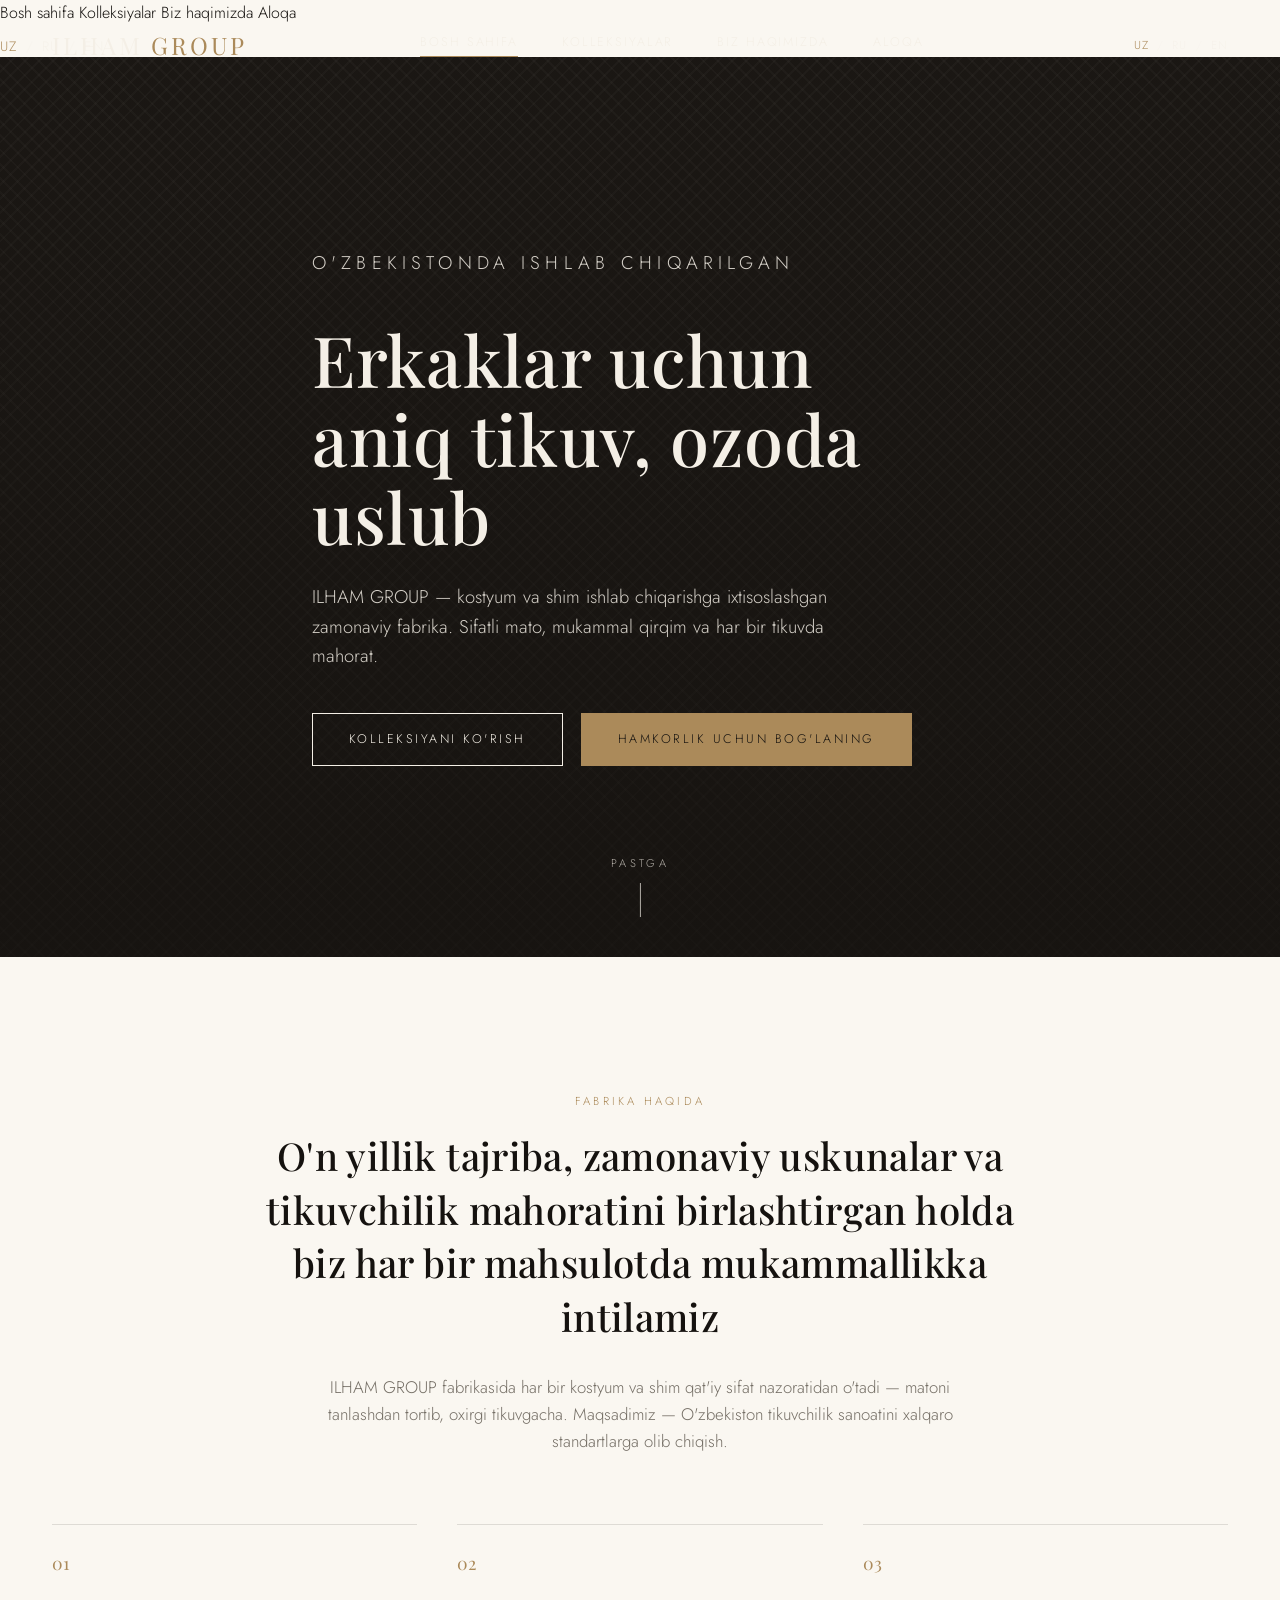
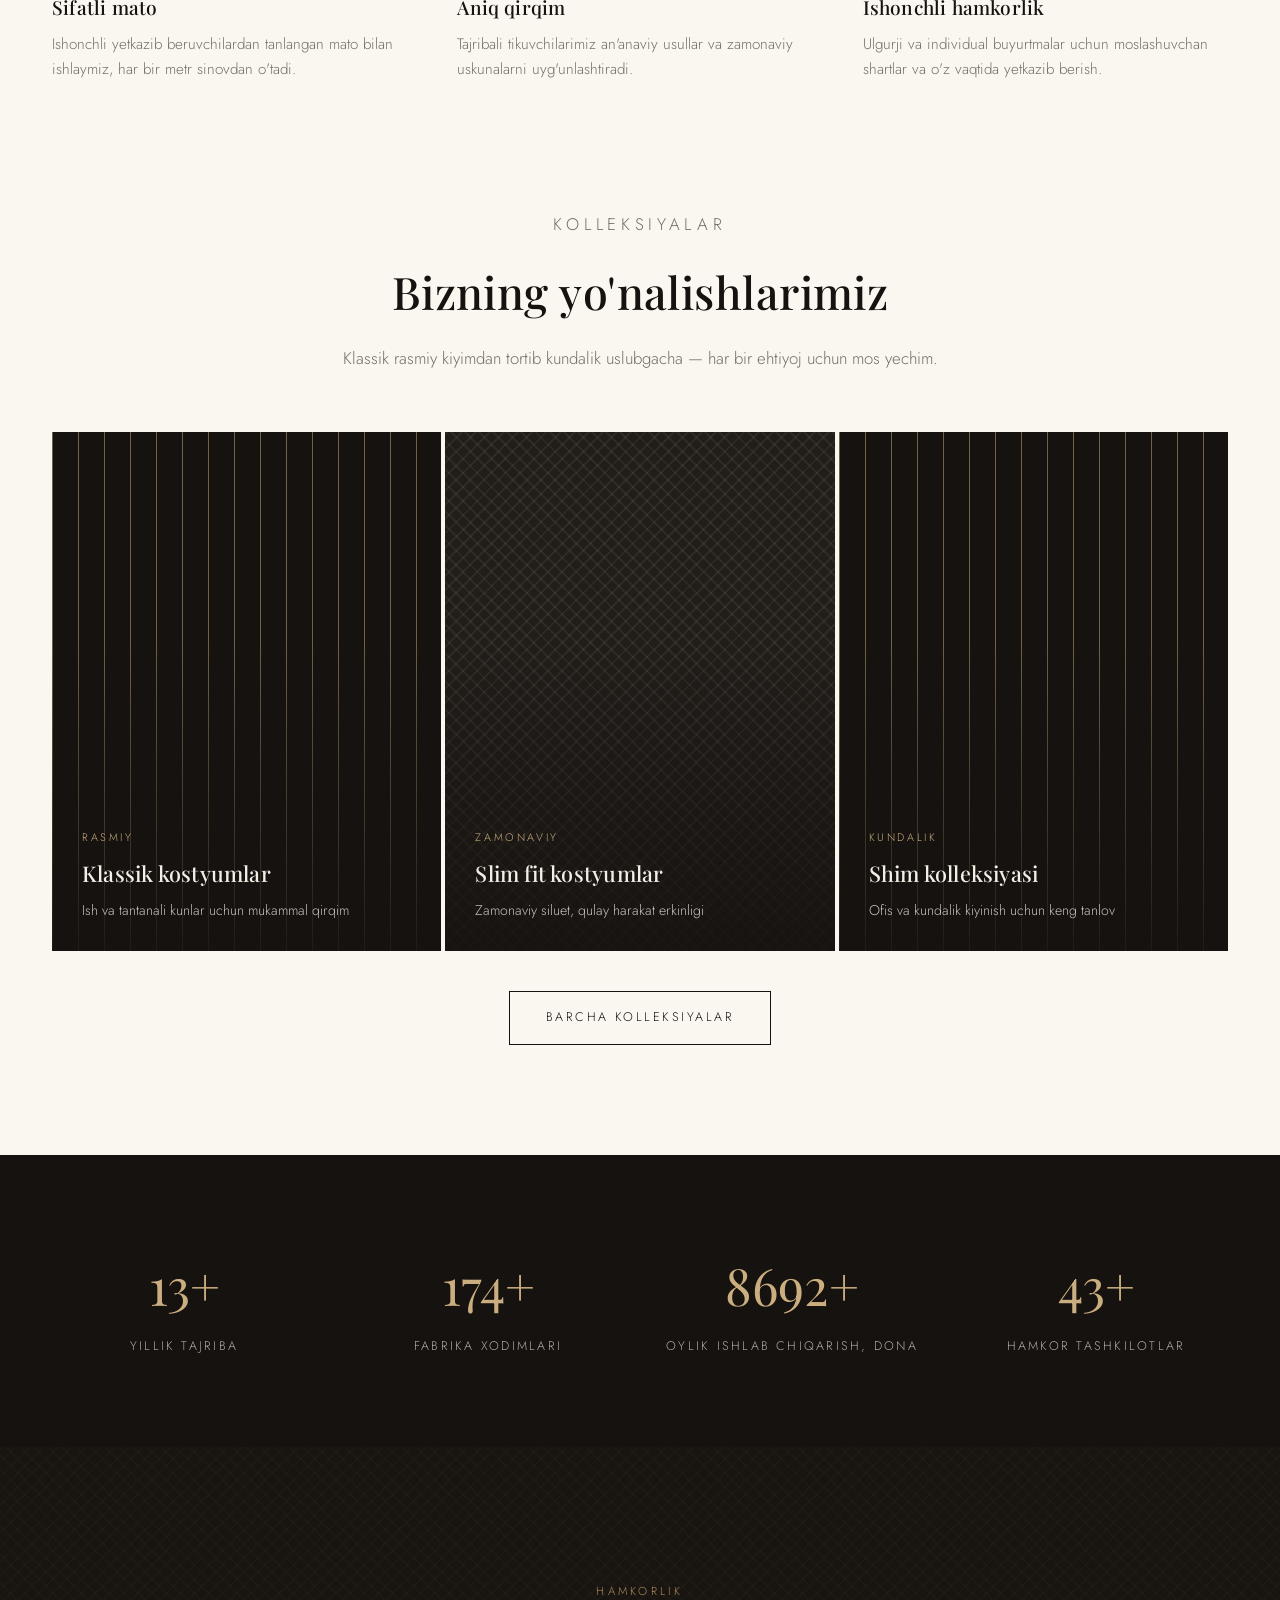
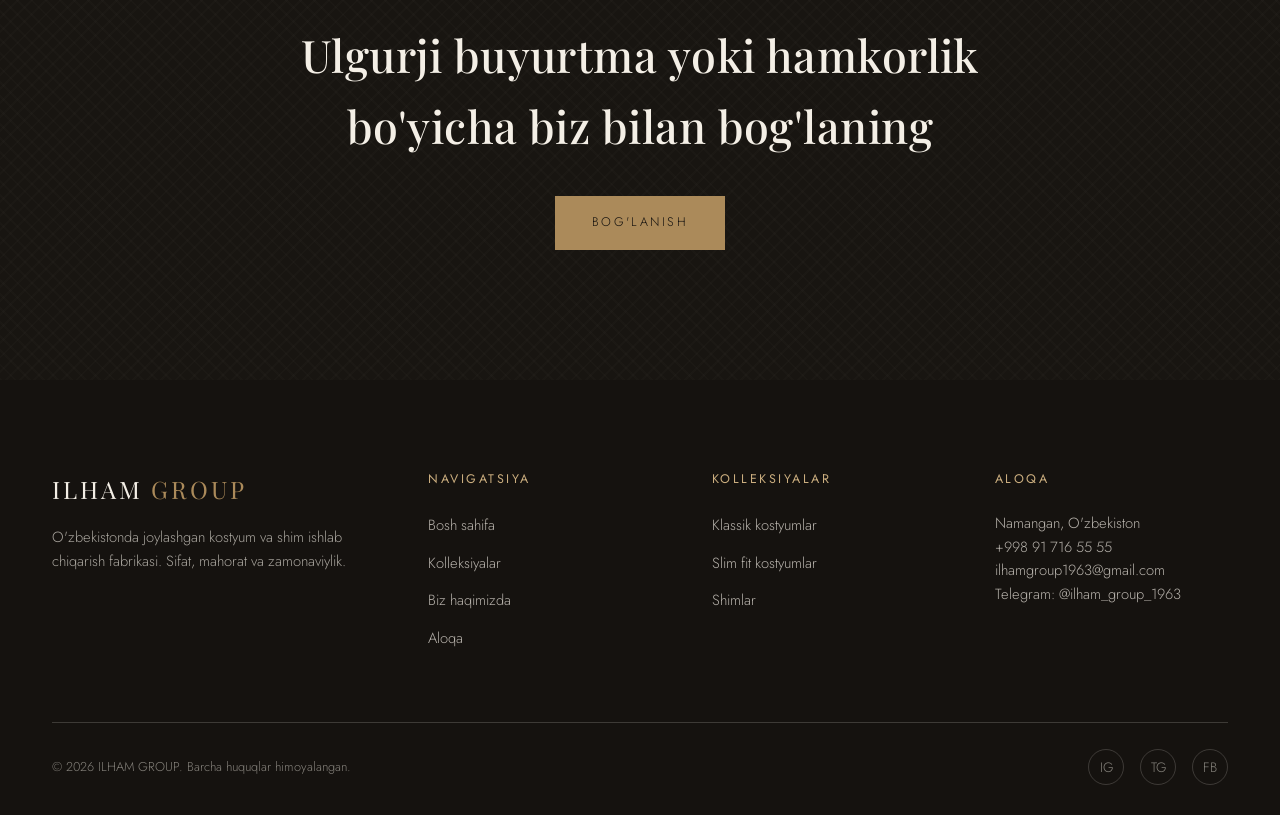
==== index.html @ 519f492b "Add Russian and English site versions with hreflang SEO Full translations of all four pages under ru" ====
<!DOCTYPE html>
<html lang="uz">
<head>
<meta charset="UTF-8">
<meta name="viewport" content="width=device-width, initial-scale=1.0">
<title>ILHAM GROUP — Kostyum va Shim Ishlab Chiqaruvchi Fabrika | O'zbekiston</title>
<meta name="description" content="ILHAM GROUP — O'zbekistonda joylashgan zamonaviy kostyum va shim ishlab chiqarish fabrikasi. Yuqori sifatli mato, aniq tikuv va zamonaviy dizayn bilan erkaklar kiyimi ishlab chiqaramiz.">
<meta name="keywords" content="kostyum ishlab chiqarish, shim fabrikasi Namangan, kostyum shim Namangan, O'zbekiston kostyum, erkaklar kiyimi fabrikasi, ILHAM GROUP">
<link rel="canonical" href="https://alinazarovgulom-svg.github.io/ilham-group/">
<link rel="alternate" hreflang="uz" href="https://alinazarovgulom-svg.github.io/ilham-group/">
<link rel="alternate" hreflang="ru" href="https://alinazarovgulom-svg.github.io/ilham-group/ru/index.html">
<link rel="alternate" hreflang="en" href="https://alinazarovgulom-svg.github.io/ilham-group/en/index.html">
<link rel="alternate" hreflang="x-default" href="https://alinazarovgulom-svg.github.io/ilham-group/">
<meta property="og:type" content="website">
<meta property="og:title" content="ILHAM GROUP — Kostyum va Shim Ishlab Chiqaruvchi Fabrika">
<meta property="og:description" content="O'zbekistonda ishlab chiqarilgan yuqori sifatli kostyum va shim. An'anaviy tikuv mahorati, zamonaviy dizayn.">
<meta property="og:locale" content="uz_UZ">
<link rel="icon" href="data:,">
<link rel="preconnect" href="https://fonts.googleapis.com">
<link rel="preconnect" href="https://fonts.gstatic.com" crossorigin>
<link href="https://fonts.googleapis.com/css2?family=Playfair+Display:wght@500;600&family=Jost:wght@300;400;500&display=swap" rel="stylesheet">
<link rel="stylesheet" href="css/style.css">
<script type="application/ld+json">
{
  "@context": "https://schema.org",
  "@type": "Organization",
  "name": "ILHAM GROUP",
  "url": "https://alinazarovgulom-svg.github.io/ilham-group/",
  "description": "O'zbekistonda joylashgan kostyum va shim ishlab chiqarish fabrikasi.",
  "address": {
    "@type": "PostalAddress",
    "addressCountry": "UZ",
    "addressLocality": "Namangan"
  }
}
</script>
</head>
<body>

<header class="site-header">
  <div class="container">
    <a href="index.html" class="logo">ILHAM <span>GROUP</span></a>
    <nav class="main-nav">
      <a href="index.html" class="active">Bosh sahifa</a>
      <a href="collections.html">Kolleksiyalar</a>
      <a href="about.html">Biz haqimizda</a>
      <a href="contact.html">Aloqa</a>
    </nav>
    <div class="lang-switch">
      <a href="index.html" class="active">UZ</a><span class="sep">/</span>
      <a href="ru/index.html">RU</a><span class="sep">/</span>
      <a href="en/index.html">EN</a>
    </div>
    <button class="nav-toggle" aria-label="Menyu">
      <span></span><span></span><span></span>
    </button>
  </div>
</header>

<nav class="mobile-nav">
  <a href="index.html">Bosh sahifa</a>
  <a href="collections.html">Kolleksiyalar</a>
  <a href="about.html">Biz haqimizda</a>
  <a href="contact.html">Aloqa</a>
  <div class="lang-switch">
    <a href="index.html" class="active">UZ</a><span class="sep">/</span>
    <a href="ru/index.html">RU</a><span class="sep">/</span>
    <a href="en/index.html">EN</a>
  </div>
</nav>

<section class="hero fabric-herringbone">
  <div class="container hero-content">
    <p class="eyebrow">O'zbekistonda ishlab chiqarilgan</p>
    <h1>Erkaklar uchun aniq tikuv, ozoda uslub</h1>
    <p>ILHAM GROUP — kostyum va shim ishlab chiqarishga ixtisoslashgan zamonaviy fabrika. Sifatli mato, mukammal qirqim va har bir tikuvda mahorat.</p>
    <div class="hero-actions">
      <a href="collections.html" class="btn btn-light">Kolleksiyani ko'rish</a>
      <a href="contact.html" class="btn btn-gold">Hamkorlik uchun bog'laning</a>
    </div>
  </div>
  <div class="scroll-cue"><span>Pastga</span><span class="line"></span></div>
</section>

<section class="intro">
  <div class="container">
    <p class="eyebrow reveal">Fabrika haqida</p>
    <h2 class="reveal">O'n yillik tajriba, zamonaviy uskunalar va tikuvchilik mahoratini birlashtirgan holda biz har bir mahsulotda mukammallikka intilamiz</h2>
    <p class="lead reveal">ILHAM GROUP fabrikasida har bir kostyum va shim qat'iy sifat nazoratidan o'tadi — matoni tanlashdan tortib, oxirgi tikuvgacha. Maqsadimiz — O'zbekiston tikuvchilik sanoatini xalqaro standartlarga olib chiqish.</p>

    <div class="values-row">
      <div class="value-item reveal">
        <span class="num">01</span>
        <h3>Sifatli mato</h3>
        <p>Ishonchli yetkazib beruvchilardan tanlangan mato bilan ishlaymiz, har bir metr sinovdan o'tadi.</p>
      </div>
      <div class="value-item reveal">
        <span class="num">02</span>
        <h3>Aniq qirqim</h3>
        <p>Tajribali tikuvchilarimiz an'anaviy usullar va zamonaviy uskunalarni uyg'unlashtiradi.</p>
      </div>
      <div class="value-item reveal">
        <span class="num">03</span>
        <h3>Ishonchli hamkorlik</h3>
        <p>Ulgurji va individual buyurtmalar uchun moslashuvchan shartlar va o'z vaqtida yetkazib berish.</p>
      </div>
    </div>
  </div>
</section>

<section class="section" style="padding-top:0;">
  <div class="container">
    <div class="section-head reveal">
      <p class="eyebrow">Kolleksiyalar</p>
      <h2>Bizning yo'nalishlarimiz</h2>
      <p>Klassik rasmiy kiyimdan tortib kundalik uslubgacha — har bir ehtiyoj uchun mos yechim.</p>
    </div>

    <div class="grid reveal">
      <a class="card fabric-pinstripe" href="collections.html">
        <div class="card-body">
          <span class="tag">Rasmiy</span>
          <h3>Klassik kostyumlar</h3>
          <p>Ish va tantanali kunlar uchun mukammal qirqim</p>
        </div>
      </a>
      <a class="card fabric-herringbone" href="collections.html">
        <div class="card-body">
          <span class="tag">Zamonaviy</span>
          <h3>Slim fit kostyumlar</h3>
          <p>Zamonaviy siluet, qulay harakat erkinligi</p>
        </div>
      </a>
      <a class="card fabric-pinstripe" href="collections.html">
        <div class="card-body">
          <span class="tag">Kundalik</span>
          <h3>Shim kolleksiyasi</h3>
          <p>Ofis va kundalik kiyinish uchun keng tanlov</p>
        </div>
      </a>
    </div>

    <p class="card-link reveal"><a href="collections.html" class="btn">Barcha kolleksiyalar</a></p>
  </div>
</section>

<section class="stats">
  <div class="container stats-grid">
    <div class="stat reveal">
      <span class="value" data-count="15" data-suffix="+">0</span>
      <span class="label">Yillik tajriba</span>
    </div>
    <div class="stat reveal">
      <span class="value" data-count="200" data-suffix="+">0</span>
      <span class="label">Fabrika xodimlari</span>
    </div>
    <div class="stat reveal">
      <span class="value" data-count="10000" data-suffix="+">0</span>
      <span class="label">Oylik ishlab chiqarish, dona</span>
    </div>
    <div class="stat reveal">
      <span class="value" data-count="50" data-suffix="+">0</span>
      <span class="label">Hamkor tashkilotlar</span>
    </div>
  </div>
</section>

<section class="cta-banner fabric-herringbone">
  <div class="container reveal">
    <p class="eyebrow">Hamkorlik</p>
    <h2>Ulgurji buyurtma yoki hamkorlik bo'yicha biz bilan bog'laning</h2>
    <a href="contact.html" class="btn btn-gold">Bog'lanish</a>
  </div>
</section>

<footer class="site-footer">
  <div class="container">
    <div class="footer-grid">
      <div>
        <a href="index.html" class="logo">ILHAM <span>GROUP</span></a>
        <p>O'zbekistonda joylashgan kostyum va shim ishlab chiqarish fabrikasi. Sifat, mahorat va zamonaviylik.</p>
      </div>
      <div class="footer-col">
        <h4>Navigatsiya</h4>
        <ul>
          <li><a href="index.html">Bosh sahifa</a></li>
          <li><a href="collections.html">Kolleksiyalar</a></li>
          <li><a href="about.html">Biz haqimizda</a></li>
          <li><a href="contact.html">Aloqa</a></li>
        </ul>
      </div>
      <div class="footer-col">
        <h4>Kolleksiyalar</h4>
        <ul>
          <li><a href="collections.html">Klassik kostyumlar</a></li>
          <li><a href="collections.html">Slim fit kostyumlar</a></li>
          <li><a href="collections.html">Shimlar</a></li>
        </ul>
      </div>
      <div class="footer-col">
        <h4>Aloqa</h4>
        <p>Namangan, O'zbekiston</p>
        <p><a href="tel:+998917165555">+998 91 716 55 55</a></p>
        <p><a href="mailto:ilhamgroup1963@gmail.com">ilhamgroup1963@gmail.com</a></p>
        <p><a href="https://t.me/ilham_group_1963" target="_blank" rel="noopener">Telegram: @ilham_group_1963</a></p>
      </div>
    </div>
    <div class="footer-bottom">
      <span>&copy; <span id="year"></span> ILHAM GROUP. Barcha huquqlar himoyalangan.</span>
      <div class="social-row">
        <a href="#" aria-label="Instagram">IG</a>
        <a href="https://t.me/ilham_group_1963" aria-label="Telegram" target="_blank" rel="noopener">TG</a>
        <a href="#" aria-label="Facebook">FB</a>
      </div>
    </div>
  </div>
</footer>

<script src="js/main.js"></script>
</body>
</html>
---- css/style.css ----
/* ILHAM GROUP — brand stylesheet */

:root {
  --black: #15120f;
  --charcoal: #211d19;
  --cream: #f4efe6;
  --paper: #faf7f1;
  --gold: #ab8a5a;
  --gold-light: #cbae7f;
  --gray: #756f66;
  --line: rgba(21, 18, 15, 0.12);
  --line-light: rgba(244, 239, 230, 0.18);
  --serif: "Playfair Display", "Times New Roman", serif;
  --sans: "Jost", "Segoe UI", sans-serif;
  --container: 1240px;
}

* { margin: 0; padding: 0; box-sizing: border-box; }

html { scroll-behavior: smooth; }

body {
  font-family: var(--sans);
  color: var(--black);
  background: var(--paper);
  font-weight: 300;
  line-height: 1.6;
  -webkit-font-smoothing: antialiased;
}

img { max-width: 100%; display: block; }

a { color: inherit; text-decoration: none; }

ul { list-style: none; }

.container {
  max-width: var(--container);
  margin: 0 auto;
  padding: 0 32px;
}

h1, h2, h3, h4 {
  font-family: var(--serif);
  font-weight: 500;
  letter-spacing: 0.01em;
}

.eyebrow {
  display: inline-block;
  font-size: 0.72rem;
  letter-spacing: 0.28em;
  text-transform: uppercase;
  color: var(--gold);
  margin-bottom: 18px;
}

.section {
  padding: 110px 0;
}

.section-head {
  max-width: 640px;
  margin: 0 auto 60px;
  text-align: center;
}

.section-head h2 {
  font-size: clamp(2rem, 4vw, 2.8rem);
  margin-bottom: 18px;
}

.section-head p {
  color: var(--gray);
  font-size: 1.05rem;
}

.btn {
  display: inline-flex;
  align-items: center;
  gap: 10px;
  padding: 16px 36px;
  font-size: 0.78rem;
  letter-spacing: 0.2em;
  text-transform: uppercase;
  border: 1px solid var(--black);
  transition: all 0.35s ease;
  cursor: pointer;
  background: transparent;
}

.btn:hover { background: var(--black); color: var(--cream); }

.btn-light {
  border-color: var(--cream);
  color: var(--cream);
}

.btn-light:hover { background: var(--cream); color: var(--black); }

.btn-gold {
  border-color: var(--gold);
  background: var(--gold);
  color: var(--black);
}

.btn-gold:hover { background: transparent; color: var(--gold); }

/* ===== Fabric pattern helpers (no images needed) ===== */

.fabric-herringbone {
  background-color: var(--charcoal);
  background-image:
    repeating-linear-gradient(45deg, rgba(244,239,230,0.06) 0, rgba(244,239,230,0.06) 2px, transparent 2px, transparent 10px),
    repeating-linear-gradient(-45deg, rgba(244,239,230,0.06) 0, rgba(244,239,230,0.06) 2px, transparent 2px, transparent 10px);
}

.fabric-houndstooth {
  background-color: var(--cream);
  background-image:
    linear-gradient(45deg, var(--black) 25%, transparent 25%, transparent 75%, var(--black) 75%),
    linear-gradient(45deg, var(--black) 25%, transparent 25%, transparent 75%, var(--black) 75%);
  background-size: 16px 16px;
  background-position: 0 0, 8px 8px;
  opacity: 0.08;
}

.fabric-pinstripe {
  background-color: var(--black);
  background-image: repeating-linear-gradient(90deg, rgba(203,174,127,0.5) 0, rgba(203,174,127,0.5) 1px, transparent 1px, transparent 26px);
}

/* ===== Header ===== */

.site-header {
  position: fixed;
  top: 0; left: 0; right: 0;
  z-index: 100;
  padding: 26px 0;
  transition: background 0.35s ease, padding 0.35s ease, box-shadow 0.35s ease;
}

.site-header .container {
  display: flex;
  align-items: center;
  justify-content: space-between;
}

.site-header.is-scrolled,
.site-header.solid {
  background: var(--paper);
  padding: 16px 0;
  box-shadow: 0 1px 0 var(--line);
}

.logo {
  font-family: var(--serif);
  font-size: 1.5rem;
  letter-spacing: 0.12em;
  color: var(--cream);
}

.site-header.is-scrolled .logo,
.site-header.solid .logo { color: var(--black); }

.logo span { color: var(--gold); }

.main-nav {
  display: flex;
  gap: 44px;
}

.main-nav a {
  font-size: 0.78rem;
  letter-spacing: 0.15em;
  text-transform: uppercase;
  color: var(--cream);
  position: relative;
  padding-bottom: 4px;
}

.site-header.is-scrolled .main-nav a,
.site-header.solid .main-nav a { color: var(--black); }

.main-nav a::after {
  content: "";
  position: absolute;
  left: 0; bottom: 0;
  width: 0; height: 1px;
  background: var(--gold);
  transition: width 0.3s ease;
}

.main-nav a:hover::after,
.main-nav a.active::after { width: 100%; }

.lang-switch {
  display: flex;
  align-items: center;
  gap: 8px;
  margin-left: 36px;
  font-size: 0.72rem;
  letter-spacing: 0.1em;
  text-transform: uppercase;
  color: var(--cream);
}

.site-header.is-scrolled .lang-switch a,
.site-header.solid .lang-switch a { color: var(--black); }

.lang-switch a { opacity: 0.55; }
.lang-switch a:hover,
.lang-switch a.active { opacity: 1; color: var(--gold); }
.lang-switch .sep { opacity: 0.3; }

.mobile-nav .lang-switch {
  margin-left: 0;
  margin-top: 10px;
  color: var(--cream);
  font-size: 0.85rem;
}

.nav-toggle {
  display: none;
  flex-direction: column;
  gap: 5px;
  background: none;
  border: none;
  cursor: pointer;
  z-index: 110;
}

.nav-toggle span {
  width: 26px; height: 1px;
  background: var(--cream);
}

.site-header.is-scrolled .nav-toggle span,
.site-header.solid .nav-toggle span { background: var(--black); }

/* ===== Hero ===== */

.hero {
  position: relative;
  min-height: 100vh;
  display: flex;
  align-items: center;
  color: var(--cream);
  overflow: hidden;
}

.hero::before {
  content: "";
  position: absolute;
  inset: 0;
  background: linear-gradient(180deg, rgba(21,18,15,0.55), rgba(21,18,15,0.85));
}

.hero-content {
  position: relative;
  z-index: 2;
  max-width: 720px;
}

.hero h1 {
  font-size: clamp(2.6rem, 6vw, 4.4rem);
  line-height: 1.12;
  margin-bottom: 26px;
}

.hero p {
  font-size: 1.15rem;
  color: var(--cream);
  opacity: 0.85;
  max-width: 540px;
  margin-bottom: 42px;
}

.hero-actions { display: flex; gap: 18px; flex-wrap: wrap; }

.scroll-cue {
  position: absolute;
  bottom: 40px; left: 50%;
  transform: translateX(-50%);
  z-index: 2;
  color: var(--cream);
  font-size: 0.7rem;
  letter-spacing: 0.3em;
  text-transform: uppercase;
  opacity: 0.7;
  display: flex;
  flex-direction: column;
  align-items: center;
  gap: 10px;
}

.scroll-cue .line { width: 1px; height: 34px; background: var(--cream); animation: scrollDown 2s infinite; }

@keyframes scrollDown {
  0% { transform: scaleY(0); transform-origin: top; opacity: 0; }
  50% { transform: scaleY(1); transform-origin: top; opacity: 1; }
  51% { transform-origin: bottom; }
  100% { transform: scaleY(0); transform-origin: bottom; opacity: 0; }
}

/* ===== Intro / About blurb ===== */

.intro {
  padding: 130px 0;
  text-align: center;
}

.intro .eyebrow { }

.intro h2 {
  max-width: 780px;
  margin: 0 auto 30px;
  font-size: clamp(1.7rem, 3.4vw, 2.4rem);
  line-height: 1.4;
}

.intro p.lead {
  max-width: 640px;
  margin: 0 auto;
  color: var(--gray);
  font-size: 1.05rem;
}

.values-row {
  display: grid;
  grid-template-columns: repeat(3, 1fr);
  gap: 40px;
  margin-top: 70px;
  text-align: left;
}

.value-item {
  border-top: 1px solid var(--line);
  padding-top: 24px;
}

.value-item .num {
  font-family: var(--serif);
  color: var(--gold);
  font-size: 1.1rem;
  display: block;
  margin-bottom: 14px;
}

.value-item h3 { font-size: 1.2rem; margin-bottom: 10px; }
.value-item p { color: var(--gray); font-size: 0.95rem; }

/* ===== Cards / Collections grid ===== */

.grid {
  display: grid;
  grid-template-columns: repeat(3, 1fr);
  gap: 4px;
}

.card {
  position: relative;
  aspect-ratio: 3 / 4;
  overflow: hidden;
  color: var(--cream);
  display: flex;
  align-items: flex-end;
}

.card::after {
  content: "";
  position: absolute; inset: 0;
  background: linear-gradient(180deg, rgba(21,18,15,0) 40%, rgba(21,18,15,0.88) 100%);
}

.card-body {
  position: relative;
  z-index: 2;
  padding: 30px;
}

.card .tag {
  font-size: 0.68rem;
  letter-spacing: 0.24em;
  text-transform: uppercase;
  color: var(--gold-light);
  display: block;
  margin-bottom: 10px;
}

.card h3 { font-size: 1.35rem; margin-bottom: 8px; }
.card p { font-size: 0.88rem; color: var(--cream); opacity: 0.8; }

.card-link {
  margin-top: 40px;
  text-align: center;
}

/* ===== Stats ===== */

.stats {
  background: var(--black);
  color: var(--cream);
  padding: 90px 0;
}

.stats-grid {
  display: grid;
  grid-template-columns: repeat(4, 1fr);
  gap: 40px;
  text-align: center;
}

.stat .value {
  font-family: var(--serif);
  font-size: clamp(2.2rem, 4vw, 3.2rem);
  color: var(--gold-light);
  display: block;
}

.stat .label {
  font-size: 0.78rem;
  letter-spacing: 0.18em;
  text-transform: uppercase;
  color: var(--cream);
  opacity: 0.7;
  margin-top: 10px;
  display: block;
}

/* ===== Process (about) ===== */

.process-list {
  display: grid;
  gap: 0;
  border-top: 1px solid var(--line);
}

.process-item {
  display: grid;
  grid-template-columns: 90px 1fr 2fr;
  gap: 30px;
  padding: 36px 0;
  border-bottom: 1px solid var(--line);
  align-items: baseline;
}

.process-item .step {
  font-family: var(--serif);
  color: var(--gold);
  font-size: 1.3rem;
}

.process-item h3 { font-size: 1.25rem; }
.process-item p { color: var(--gray); }

/* ===== CTA banner ===== */

.cta-banner {
  position: relative;
  padding: 130px 0;
  text-align: center;
  color: var(--cream);
  overflow: hidden;
}

.cta-banner::before {
  content: "";
  position: absolute; inset: 0;
  background: rgba(21,18,15,0.72);
}

.cta-banner .container { position: relative; z-index: 2; }

.cta-banner h2 {
  font-size: clamp(1.9rem, 4vw, 2.8rem);
  max-width: 700px;
  margin: 0 auto 34px;
}

/* ===== Footer ===== */

.site-footer {
  background: var(--black);
  color: var(--cream);
  padding: 90px 0 30px;
}

.footer-grid {
  display: grid;
  grid-template-columns: 1.4fr 1fr 1fr 1fr;
  gap: 50px;
  padding-bottom: 60px;
  border-bottom: 1px solid var(--line-light);
}

.footer-grid .logo { margin-bottom: 18px; display: inline-block; }

.footer-grid p { color: rgba(244,239,230,0.65); font-size: 0.92rem; max-width: 300px; }

.footer-col h4 {
  font-family: var(--sans);
  font-size: 0.78rem;
  letter-spacing: 0.2em;
  text-transform: uppercase;
  color: var(--gold-light);
  margin-bottom: 22px;
  font-weight: 400;
}

.footer-col ul li { margin-bottom: 12px; }

.footer-col ul li a,
.footer-col p {
  color: rgba(244,239,230,0.72);
  font-size: 0.92rem;
}

.footer-col ul li a:hover { color: var(--gold-light); }

.footer-bottom {
  display: flex;
  justify-content: space-between;
  align-items: center;
  padding-top: 26px;
  font-size: 0.8rem;
  color: rgba(244,239,230,0.5);
  flex-wrap: wrap;
  gap: 10px;
}

.social-row { display: flex; gap: 16px; }
.social-row a {
  width: 36px; height: 36px;
  border: 1px solid var(--line-light);
  border-radius: 50%;
  display: flex; align-items: center; justify-content: center;
  font-size: 0.85rem;
}
.social-row a:hover { border-color: var(--gold); color: var(--gold-light); }

/* ===== Page header (inner pages) ===== */

.page-header {
  padding: 200px 0 90px;
  color: var(--cream);
  position: relative;
}

.page-header::before {
  content: "";
  position: absolute; inset: 0;
  background: rgba(21,18,15,0.6);
}

.page-header .container { position: relative; z-index: 2; }

.breadcrumb {
  font-size: 0.75rem;
  letter-spacing: 0.15em;
  text-transform: uppercase;
  color: var(--gold-light);
  margin-bottom: 20px;
}

.page-header h1 { font-size: clamp(2.2rem, 5vw, 3.4rem); }

/* ===== Collections page filters ===== */

.filter-row {
  display: flex;
  gap: 14px;
  justify-content: center;
  flex-wrap: wrap;
  margin-bottom: 60px;
}

.filter-btn {
  padding: 10px 22px;
  font-size: 0.75rem;
  letter-spacing: 0.15em;
  text-transform: uppercase;
  border: 1px solid var(--line);
  background: transparent;
  cursor: pointer;
  transition: all 0.3s ease;
}

.filter-btn:hover,
.filter-btn.active {
  border-color: var(--black);
  background: var(--black);
  color: var(--cream);
}

/* ===== About - split section ===== */

.split {
  display: grid;
  grid-template-columns: 1fr 1fr;
  gap: 80px;
  align-items: center;
}

.split-media {
  aspect-ratio: 4/5;
}

.split h2 { font-size: clamp(1.8rem, 3.4vw, 2.4rem); margin-bottom: 24px; }
.split p { color: var(--gray); margin-bottom: 18px; }

.split.reverse .split-media { order: 2; }

/* ===== Contact ===== */

.contact-wrap {
  display: grid;
  grid-template-columns: 1fr 1.2fr;
  gap: 70px;
}

.info-block { margin-bottom: 36px; }
.info-block h4 {
  font-size: 0.78rem;
  letter-spacing: 0.2em;
  text-transform: uppercase;
  color: var(--gold);
  margin-bottom: 10px;
  font-weight: 400;
}
.info-block p, .info-block a { color: var(--black); font-size: 1.02rem; }

.form-group { margin-bottom: 26px; }

.form-group label {
  display: block;
  font-size: 0.75rem;
  letter-spacing: 0.15em;
  text-transform: uppercase;
  color: var(--gray);
  margin-bottom: 10px;
}

.form-group input,
.form-group textarea {
  width: 100%;
  border: none;
  border-bottom: 1px solid var(--line);
  background: transparent;
  padding: 12px 0;
  font-family: var(--sans);
  font-size: 1rem;
  color: var(--black);
}

.form-group input:focus,
.form-group textarea:focus {
  outline: none;
  border-bottom-color: var(--gold);
}

.form-note {
  margin-top: 18px;
  font-size: 0.85rem;
  color: var(--gray);
}

.map-frame {
  width: 100%;
  height: 340px;
  border: 0;
  filter: grayscale(1) contrast(1.1);
}

/* ===== Reveal animation ===== */

.reveal {
  opacity: 0;
  transform: translateY(28px);
  transition: opacity 0.8s ease, transform 0.8s ease;
}

.reveal.is-visible {
  opacity: 1;
  transform: translateY(0);
}

/* ===== Responsive ===== */

@media (max-width: 960px) {
  .values-row,
  .grid,
  .stats-grid,
  .footer-grid,
  .split,
  .contact-wrap { grid-template-columns: 1fr; }

  .process-item { grid-template-columns: 60px 1fr; }
  .process-item p { grid-column: 1 / -1; }

  .split-media { order: -1 !important; }

  .main-nav { display: none; }

  .site-header > .container > .lang-switch { display: none; }

  .nav-toggle { display: flex; }

  .mobile-nav {
    position: fixed;
    inset: 0;
    background: var(--black);
    display: flex;
    flex-direction: column;
    align-items: center;
    justify-content: center;
    gap: 30px;
    transform: translateY(-100%);
    transition: transform 0.4s ease;
    z-index: 105;
  }

  .mobile-nav.is-open { transform: translateY(0); }

  .mobile-nav a {
    color: var(--cream);
    font-family: var(--serif);
    font-size: 1.6rem;
  }

  .section { padding: 80px 0; }
  .hero-actions .btn { padding: 14px 26px; }
}

@media (max-width: 640px) {
  .container { padding: 0 20px; }
  .stats-grid { grid-template-columns: 1fr 1fr; gap: 30px; }
}
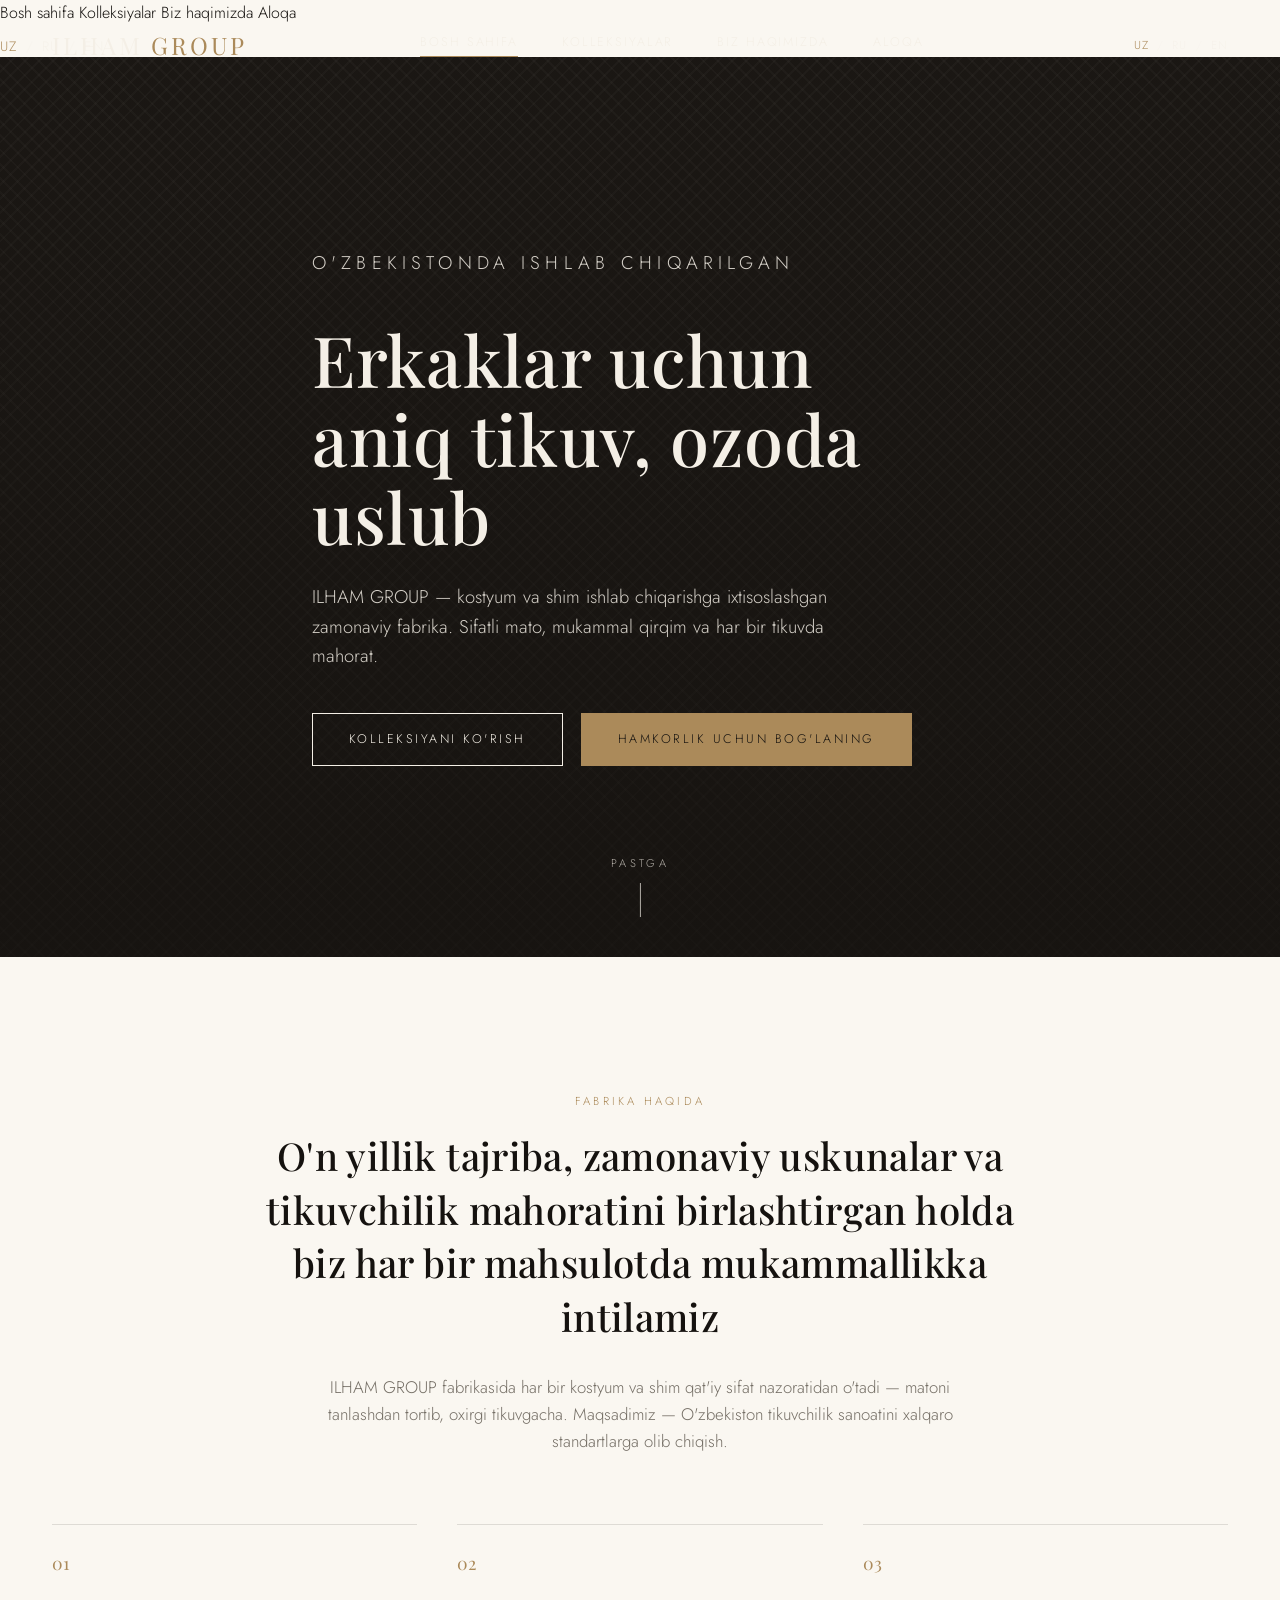
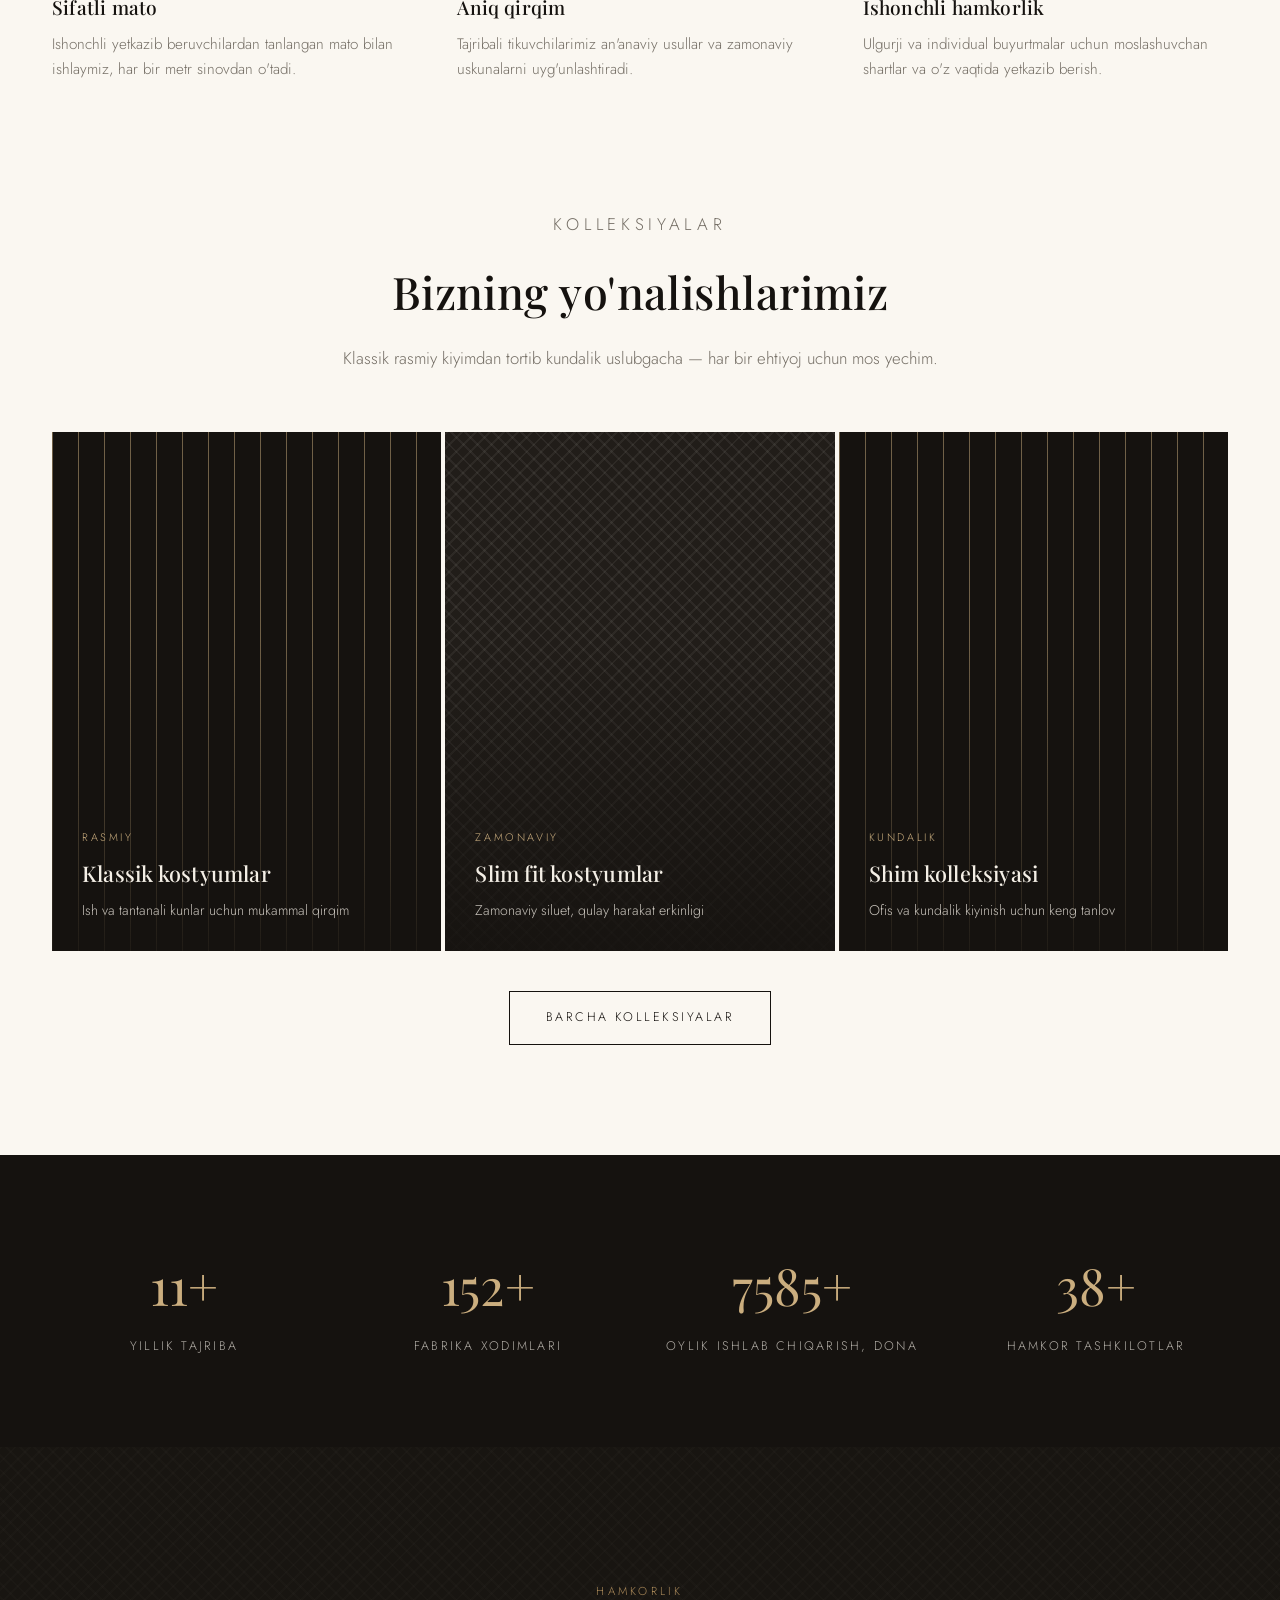
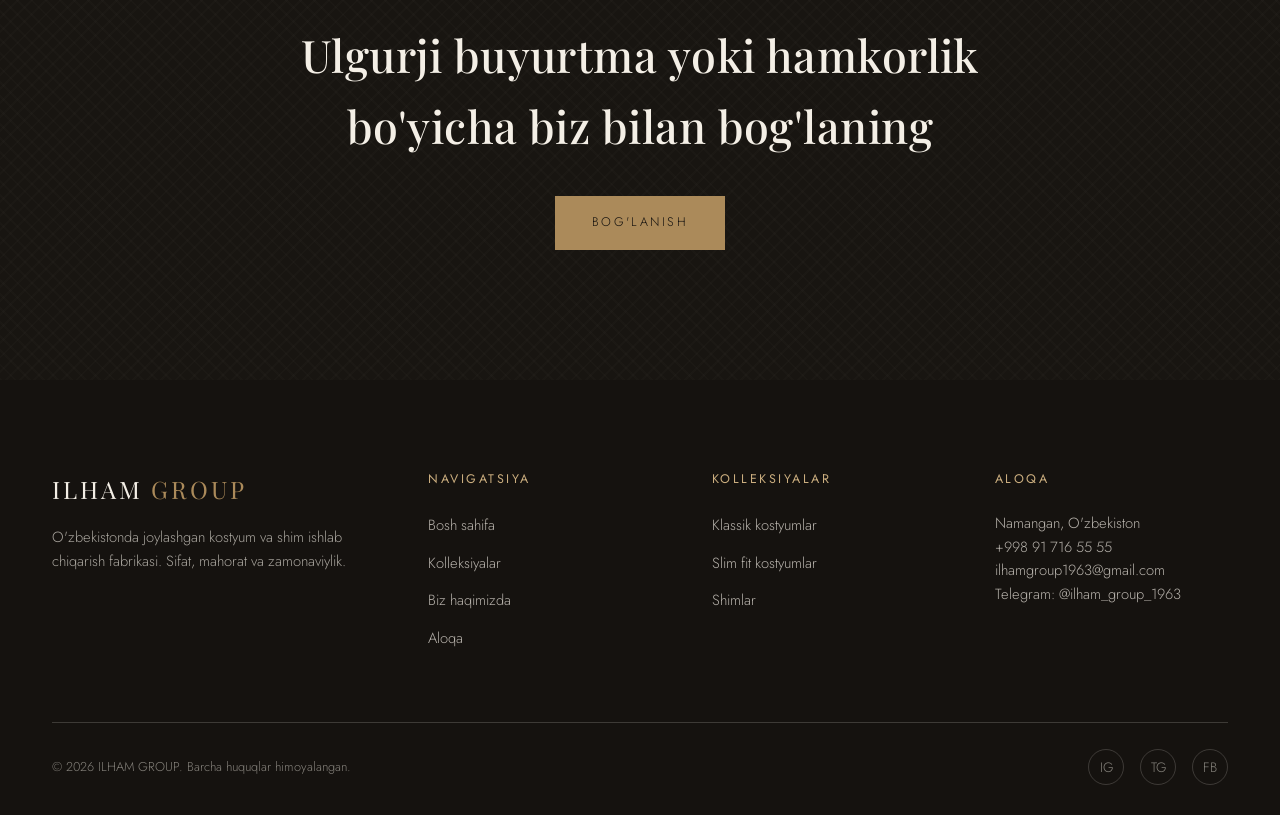
==== commit e708ddfd: "Shorten site URLs in preparation for user-page rename Update canonical, hreflang, Open Graph and str" ====
--- a/index.html
+++ b/index.html
@@ -6,11 +6,11 @@
 <title>ILHAM GROUP — Kostyum va Shim Ishlab Chiqaruvchi Fabrika | O'zbekiston</title>
 <meta name="description" content="ILHAM GROUP — O'zbekistonda joylashgan zamonaviy kostyum va shim ishlab chiqarish fabrikasi. Yuqori sifatli mato, aniq tikuv va zamonaviy dizayn bilan erkaklar kiyimi ishlab chiqaramiz.">
 <meta name="keywords" content="kostyum ishlab chiqarish, shim fabrikasi Namangan, kostyum shim Namangan, O'zbekiston kostyum, erkaklar kiyimi fabrikasi, ILHAM GROUP">
-<link rel="canonical" href="https://alinazarovgulom-svg.github.io/ilham-group/">
-<link rel="alternate" hreflang="uz" href="https://alinazarovgulom-svg.github.io/ilham-group/">
-<link rel="alternate" hreflang="ru" href="https://alinazarovgulom-svg.github.io/ilham-group/ru/index.html">
-<link rel="alternate" hreflang="en" href="https://alinazarovgulom-svg.github.io/ilham-group/en/index.html">
-<link rel="alternate" hreflang="x-default" href="https://alinazarovgulom-svg.github.io/ilham-group/">
+<link rel="canonical" href="https://alinazarovgulom-svg.github.io/">
+<link rel="alternate" hreflang="uz" href="https://alinazarovgulom-svg.github.io/">
+<link rel="alternate" hreflang="ru" href="https://alinazarovgulom-svg.github.io/ru/index.html">
+<link rel="alternate" hreflang="en" href="https://alinazarovgulom-svg.github.io/en/index.html">
+<link rel="alternate" hreflang="x-default" href="https://alinazarovgulom-svg.github.io/">
 <meta property="og:type" content="website">
 <meta property="og:title" content="ILHAM GROUP — Kostyum va Shim Ishlab Chiqaruvchi Fabrika">
 <meta property="og:description" content="O'zbekistonda ishlab chiqarilgan yuqori sifatli kostyum va shim. An'anaviy tikuv mahorati, zamonaviy dizayn.">
@@ -25,7 +25,7 @@
   "@context": "https://schema.org",
   "@type": "Organization",
   "name": "ILHAM GROUP",
-  "url": "https://alinazarovgulom-svg.github.io/ilham-group/",
+  "url": "https://alinazarovgulom-svg.github.io/",
   "description": "O'zbekistonda joylashgan kostyum va shim ishlab chiqarish fabrikasi.",
   "address": {
     "@type": "PostalAddress",
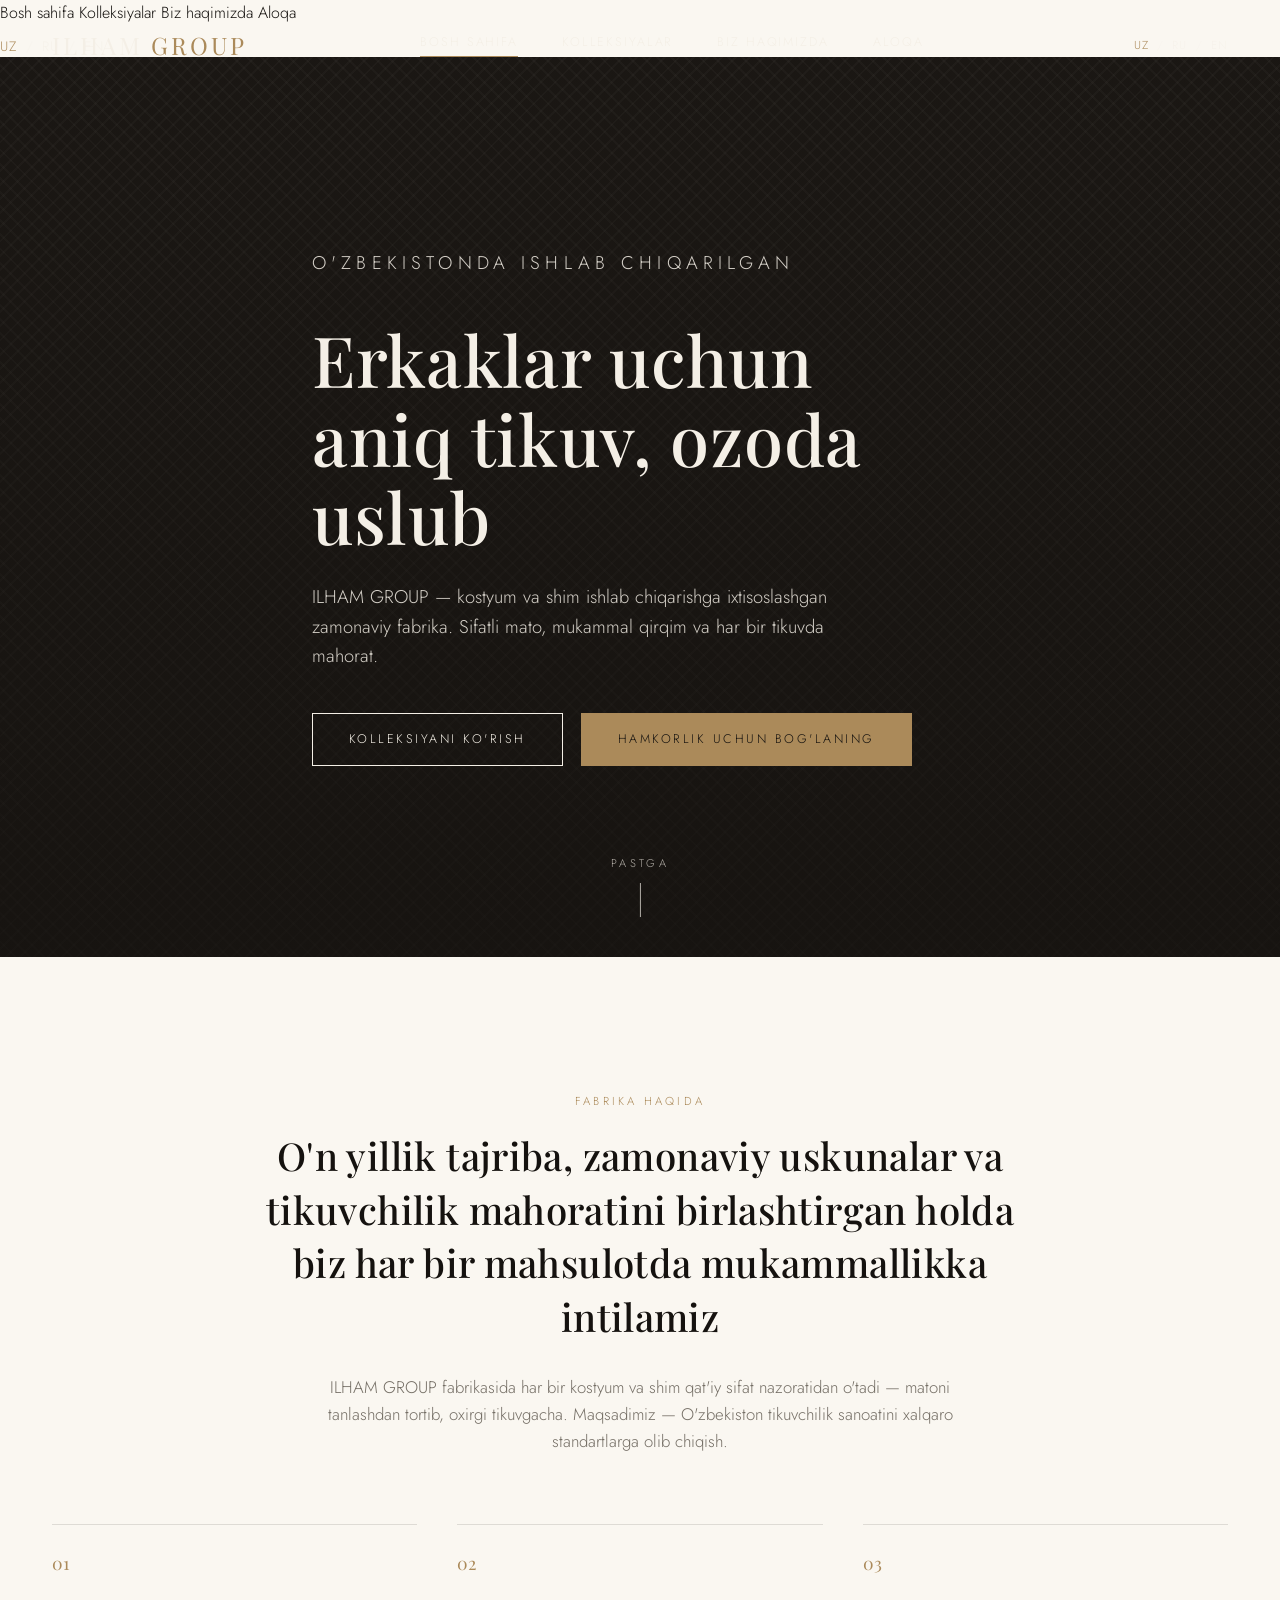
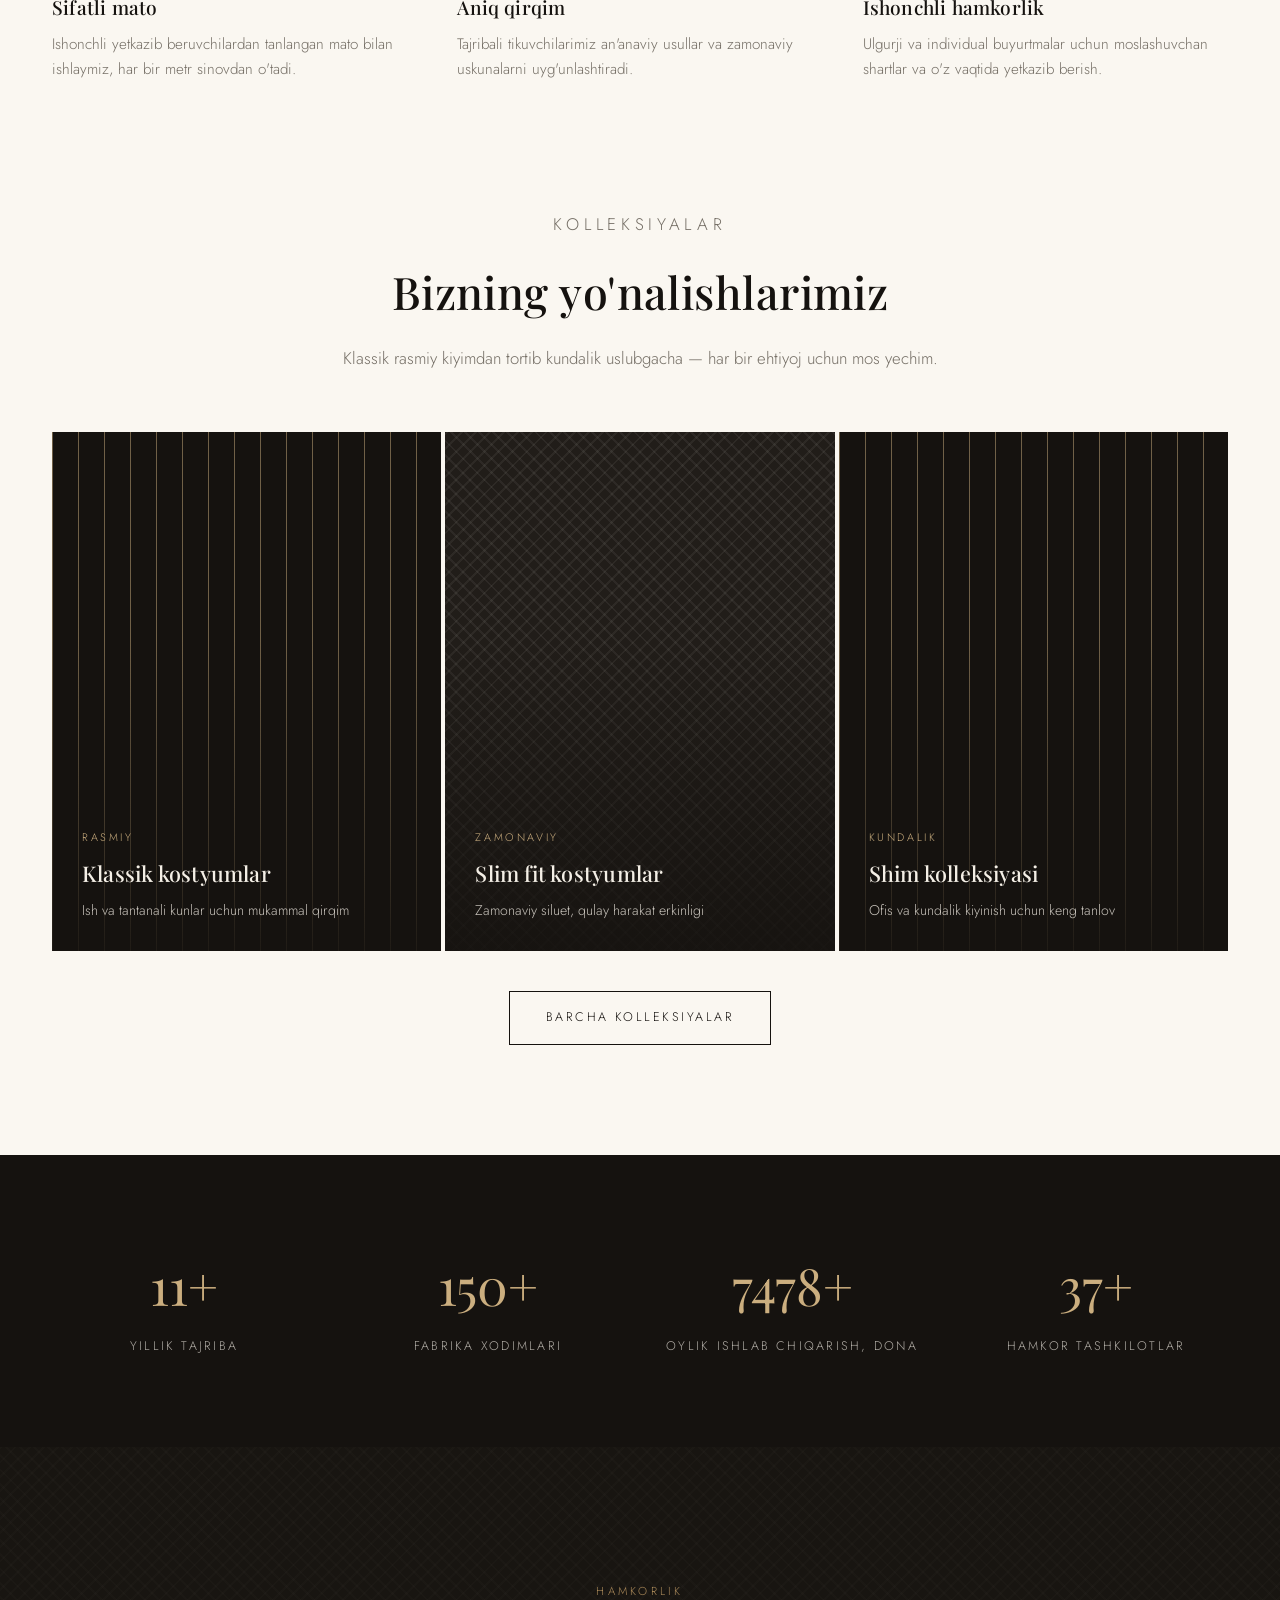
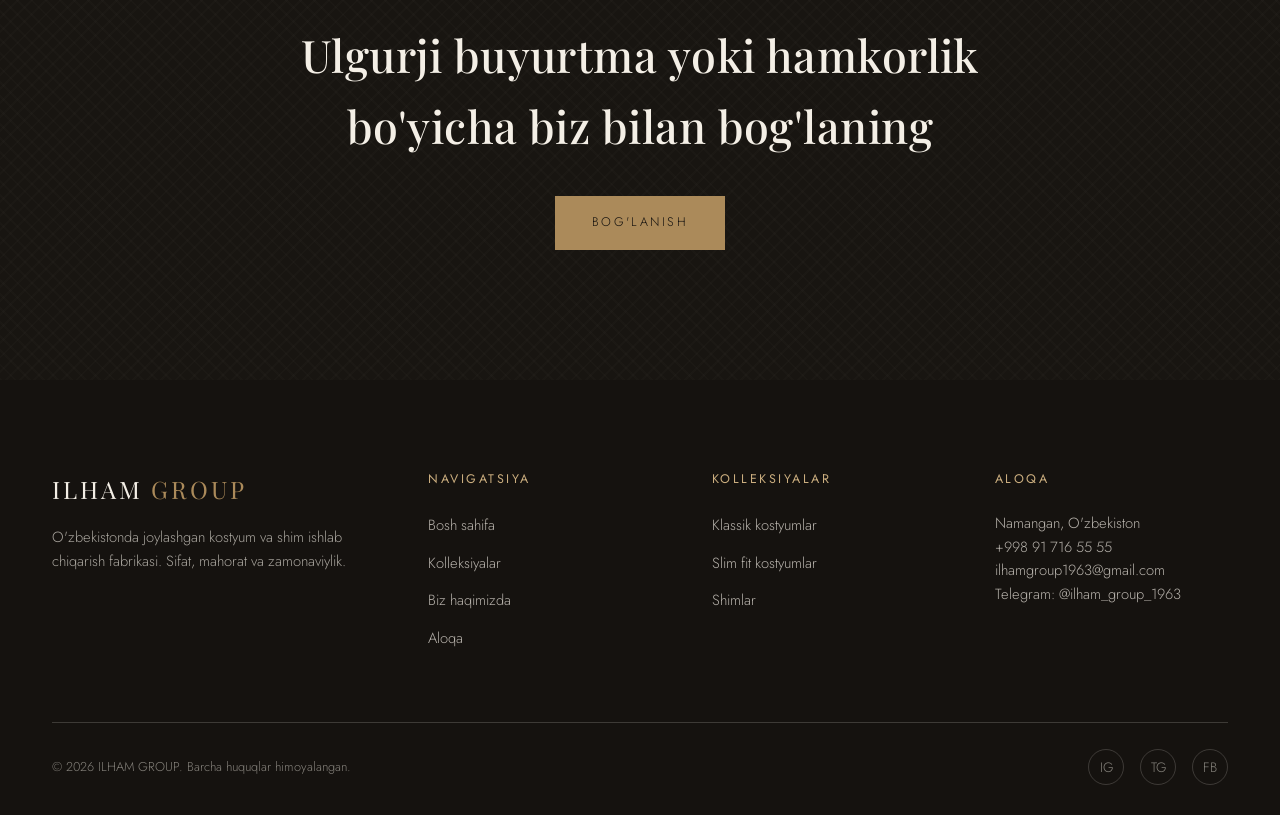
==== commit bb2770ca: "Point site URLs at Firebase Hosting domain Add firebase.json/.firebaserc for the ilham-group-1963 Fi" ====
--- a/index.html
+++ b/index.html
@@ -6,11 +6,11 @@
 <title>ILHAM GROUP — Kostyum va Shim Ishlab Chiqaruvchi Fabrika | O'zbekiston</title>
 <meta name="description" content="ILHAM GROUP — O'zbekistonda joylashgan zamonaviy kostyum va shim ishlab chiqarish fabrikasi. Yuqori sifatli mato, aniq tikuv va zamonaviy dizayn bilan erkaklar kiyimi ishlab chiqaramiz.">
 <meta name="keywords" content="kostyum ishlab chiqarish, shim fabrikasi Namangan, kostyum shim Namangan, O'zbekiston kostyum, erkaklar kiyimi fabrikasi, ILHAM GROUP">
-<link rel="canonical" href="https://alinazarovgulom-svg.github.io/">
-<link rel="alternate" hreflang="uz" href="https://alinazarovgulom-svg.github.io/">
-<link rel="alternate" hreflang="ru" href="https://alinazarovgulom-svg.github.io/ru/index.html">
-<link rel="alternate" hreflang="en" href="https://alinazarovgulom-svg.github.io/en/index.html">
-<link rel="alternate" hreflang="x-default" href="https://alinazarovgulom-svg.github.io/">
+<link rel="canonical" href="https://ilham-group-1963.web.app/">
+<link rel="alternate" hreflang="uz" href="https://ilham-group-1963.web.app/">
+<link rel="alternate" hreflang="ru" href="https://ilham-group-1963.web.app/ru/index.html">
+<link rel="alternate" hreflang="en" href="https://ilham-group-1963.web.app/en/index.html">
+<link rel="alternate" hreflang="x-default" href="https://ilham-group-1963.web.app/">
 <meta property="og:type" content="website">
 <meta property="og:title" content="ILHAM GROUP — Kostyum va Shim Ishlab Chiqaruvchi Fabrika">
 <meta property="og:description" content="O'zbekistonda ishlab chiqarilgan yuqori sifatli kostyum va shim. An'anaviy tikuv mahorati, zamonaviy dizayn.">
@@ -25,7 +25,7 @@
   "@context": "https://schema.org",
   "@type": "Organization",
   "name": "ILHAM GROUP",
-  "url": "https://alinazarovgulom-svg.github.io/",
+  "url": "https://ilham-group-1963.web.app/",
   "description": "O'zbekistonda joylashgan kostyum va shim ishlab chiqarish fabrikasi.",
   "address": {
     "@type": "PostalAddress",
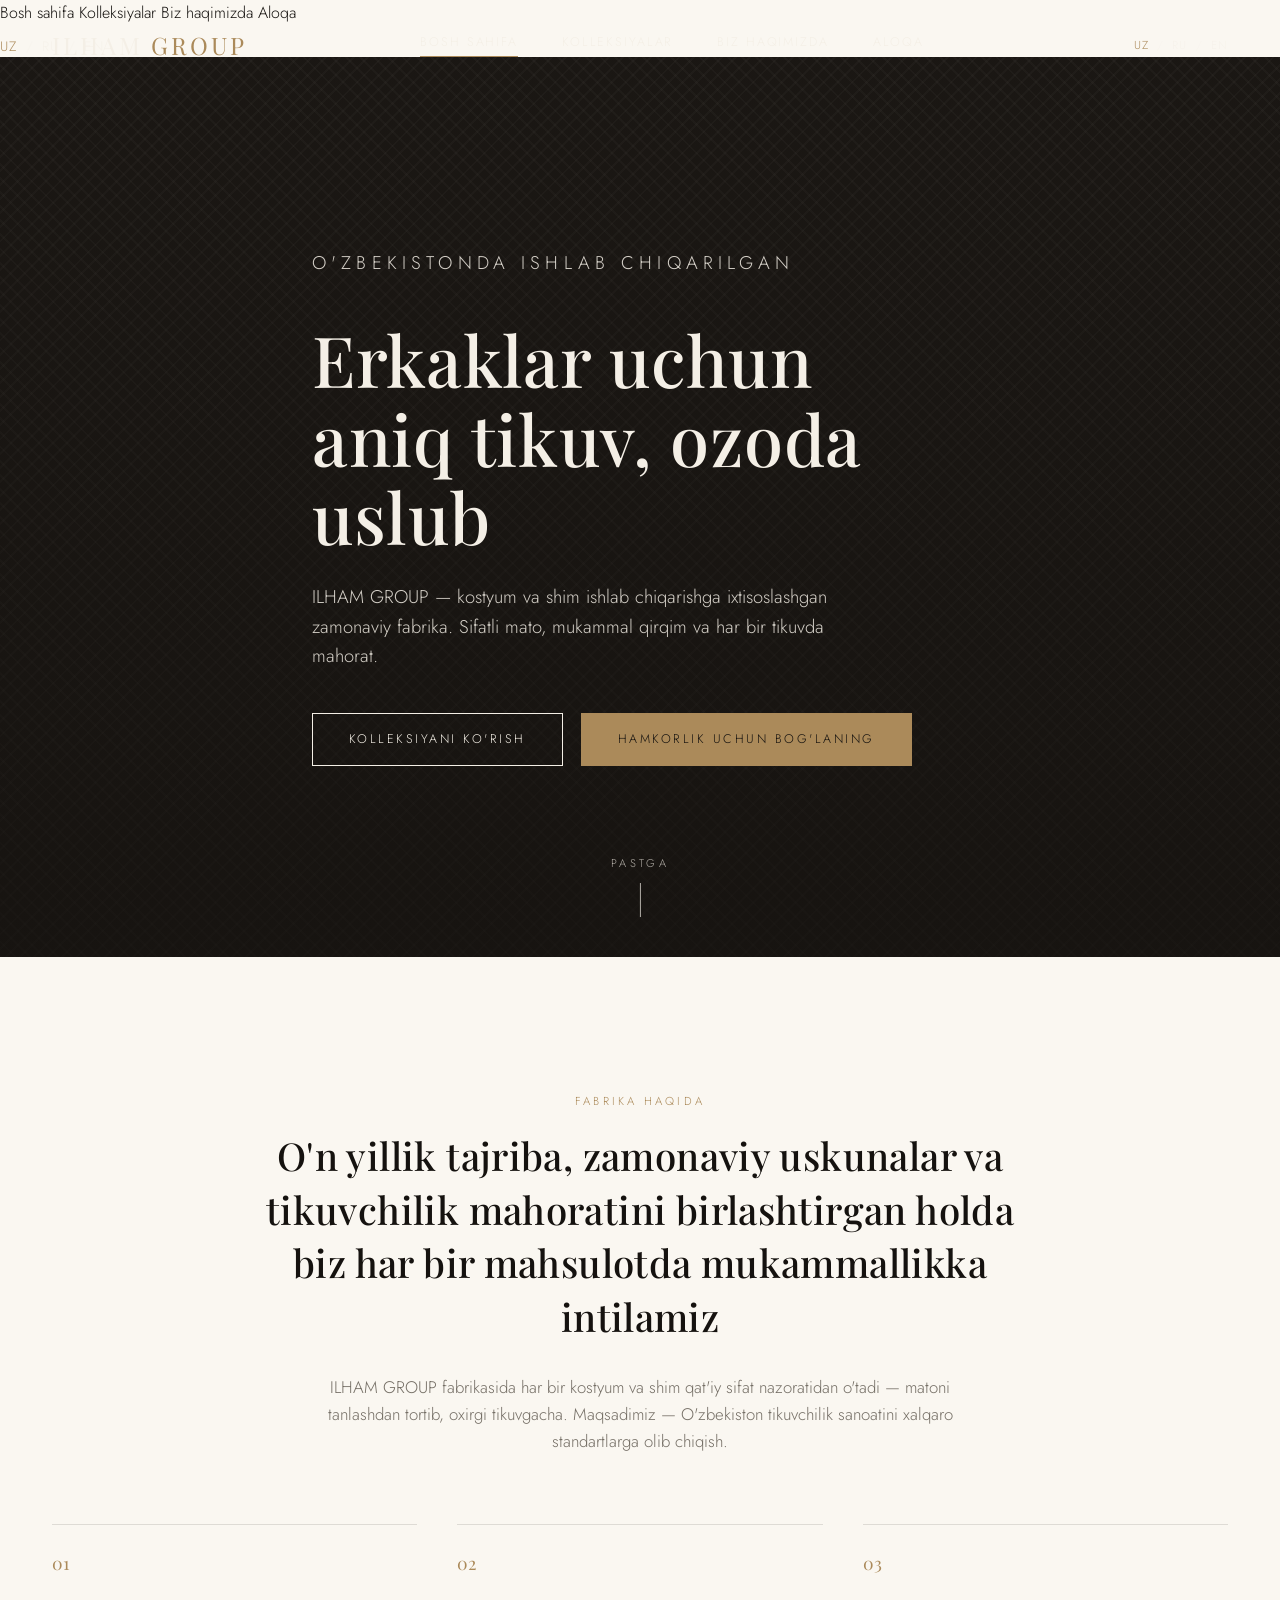
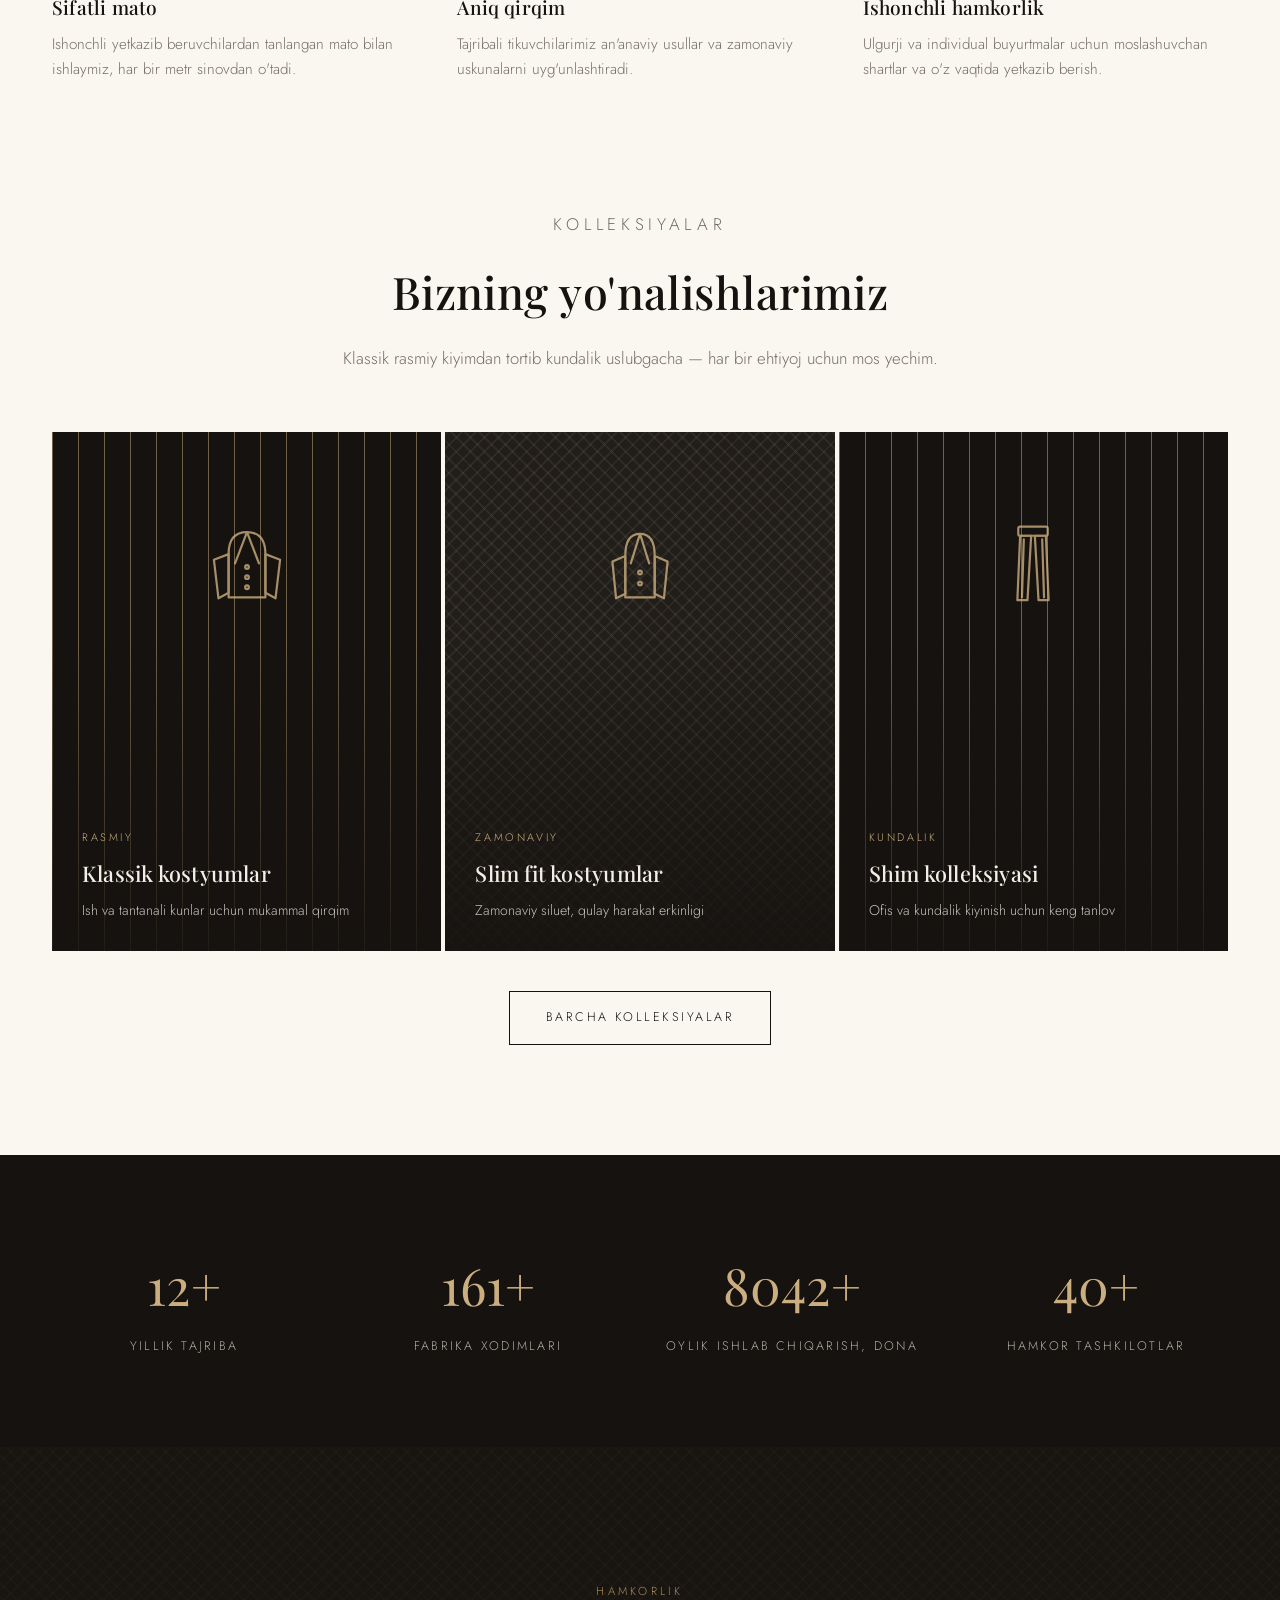
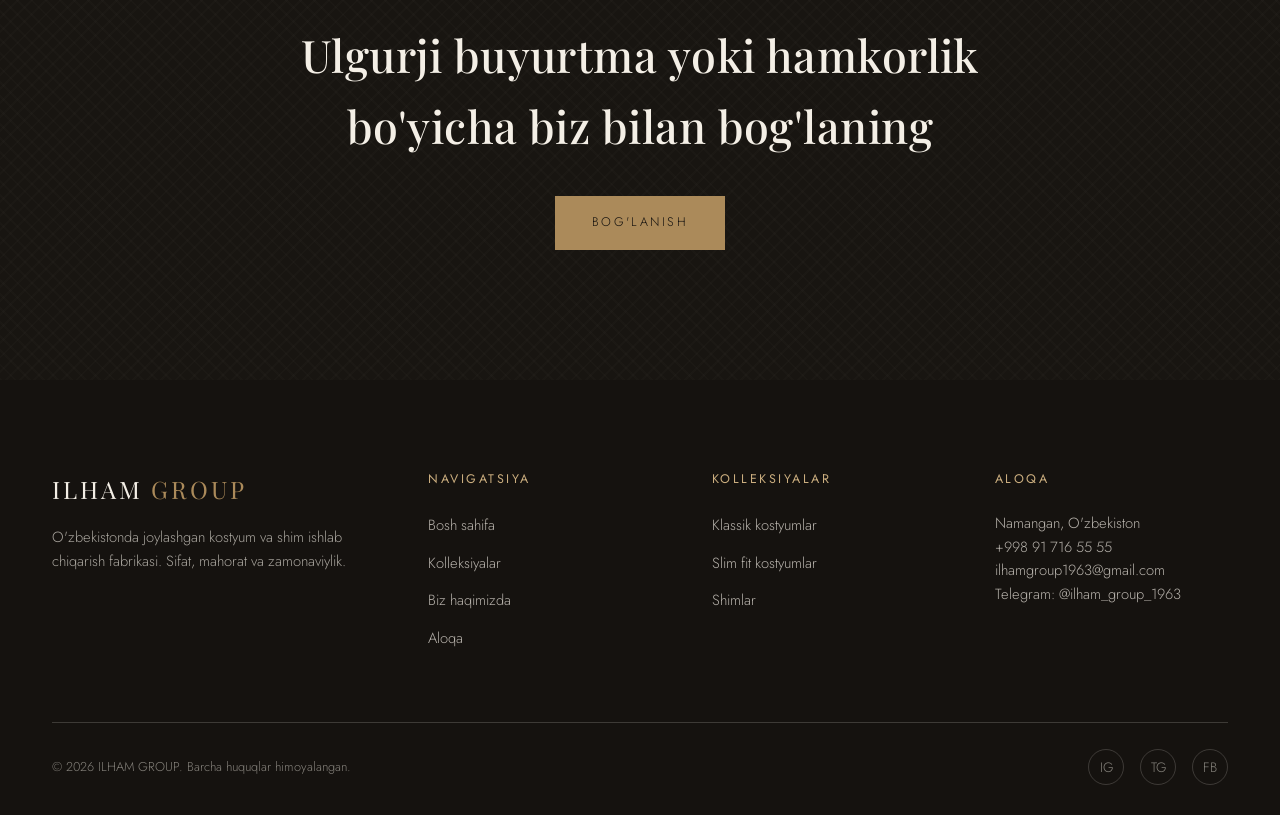
==== commit 871c9a5e: "Add illustrated icons to collection cards Replace plain fabric-pattern-only cards with minimalist li" ====
--- a/index.html
+++ b/index.html
@@ -118,6 +118,7 @@
 
     <div class="grid reveal">
       <a class="card fabric-pinstripe" href="collections.html">
+        <svg class="card-icon"><use href="assets/icons.svg#icon-jacket-classic"></use></svg>
         <div class="card-body">
           <span class="tag">Rasmiy</span>
           <h3>Klassik kostyumlar</h3>
@@ -125,6 +126,7 @@
         </div>
       </a>
       <a class="card fabric-herringbone" href="collections.html">
+        <svg class="card-icon"><use href="assets/icons.svg#icon-jacket-slim"></use></svg>
         <div class="card-body">
           <span class="tag">Zamonaviy</span>
           <h3>Slim fit kostyumlar</h3>
@@ -132,6 +134,7 @@
         </div>
       </a>
       <a class="card fabric-pinstripe" href="collections.html">
+        <svg class="card-icon"><use href="assets/icons.svg#icon-trousers-formal"></use></svg>
         <div class="card-body">
           <span class="tag">Kundalik</span>
           <h3>Shim kolleksiyasi</h3>
--- a/css/style.css
+++ b/css/style.css
@@ -391,6 +391,27 @@
 .card h3 { font-size: 1.35rem; margin-bottom: 8px; }
 .card p { font-size: 0.88rem; color: var(--cream); opacity: 0.8; }
 
+.card-icon {
+  position: absolute;
+  top: 15%;
+  left: 50%;
+  transform: translateX(-50%);
+  width: 30%;
+  max-width: 92px;
+  height: auto;
+  aspect-ratio: 5 / 6;
+  color: var(--gold-light);
+  opacity: 0.8;
+  z-index: 1;
+  pointer-events: none;
+  transition: transform 0.4s ease, opacity 0.4s ease;
+}
+
+.card:hover .card-icon {
+  transform: translateX(-50%) translateY(-4px);
+  opacity: 1;
+}
+
 .card-link {
   margin-top: 40px;
   text-align: center;
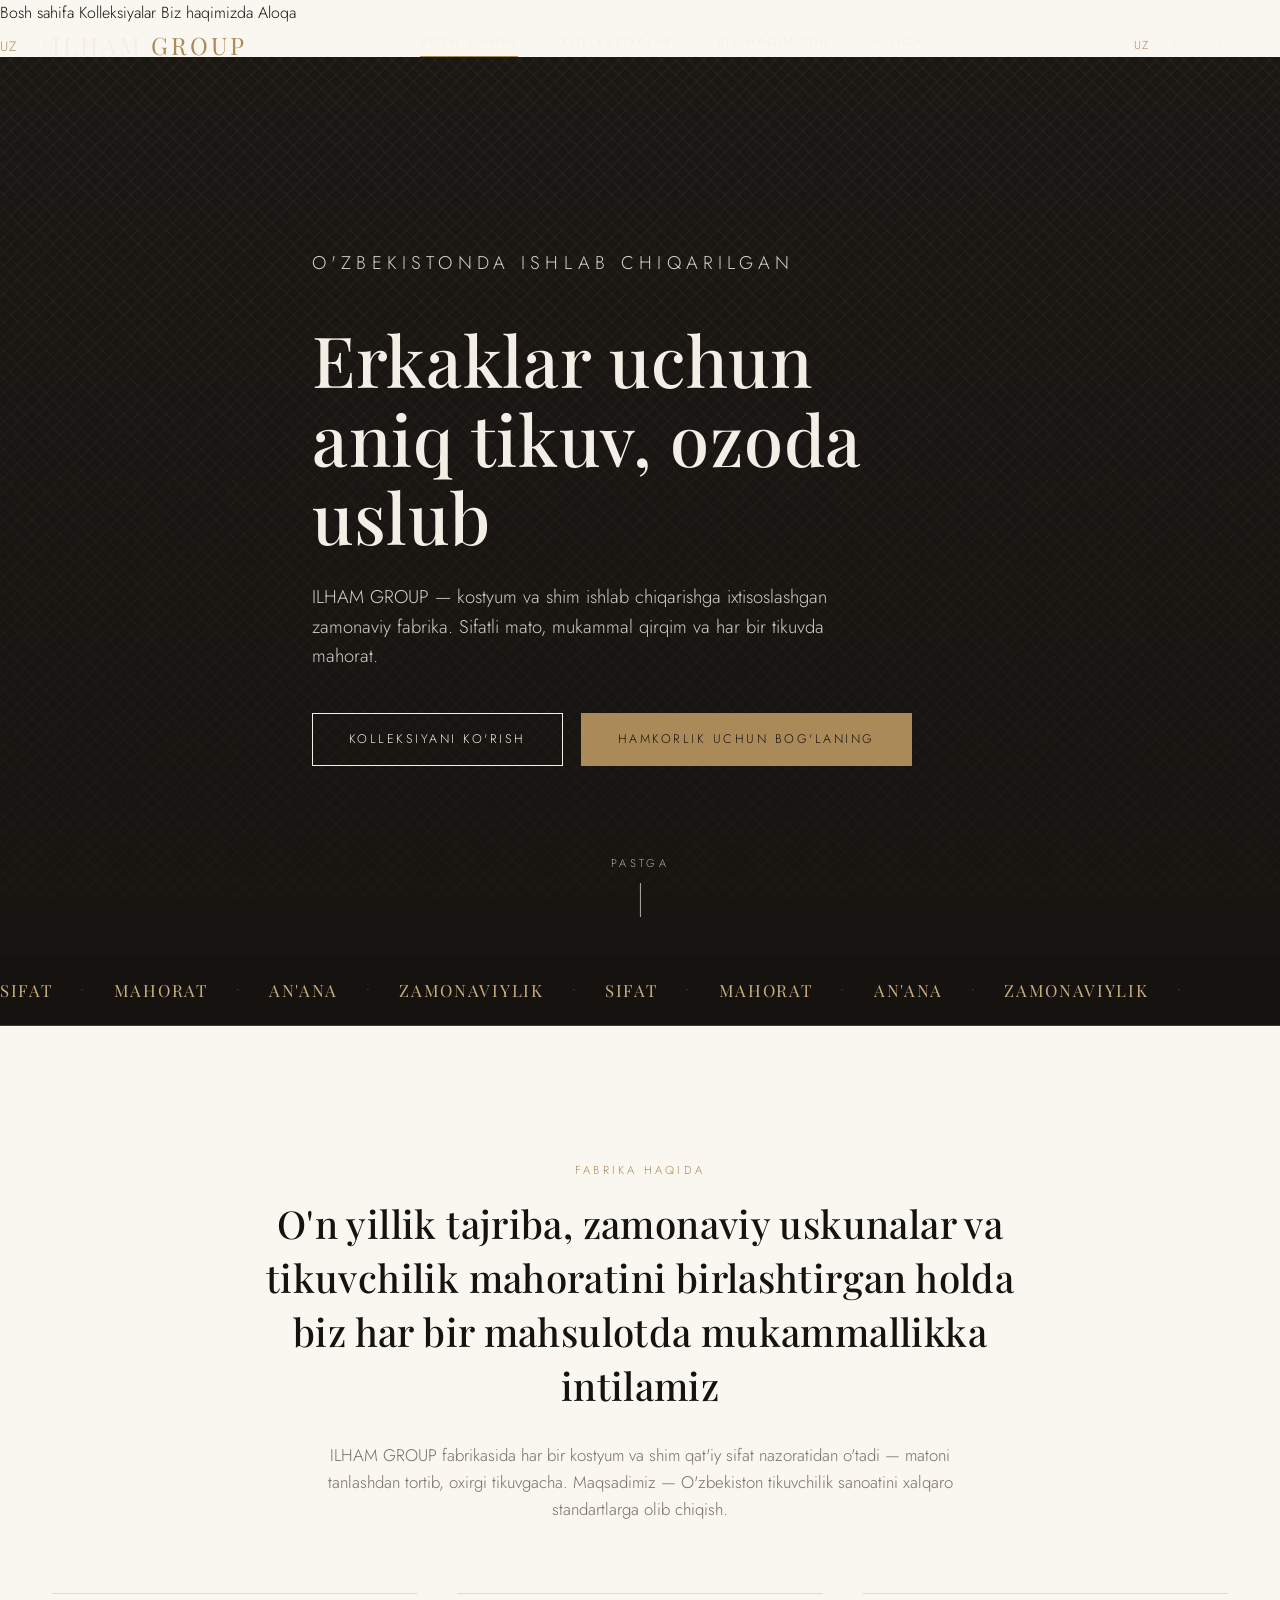
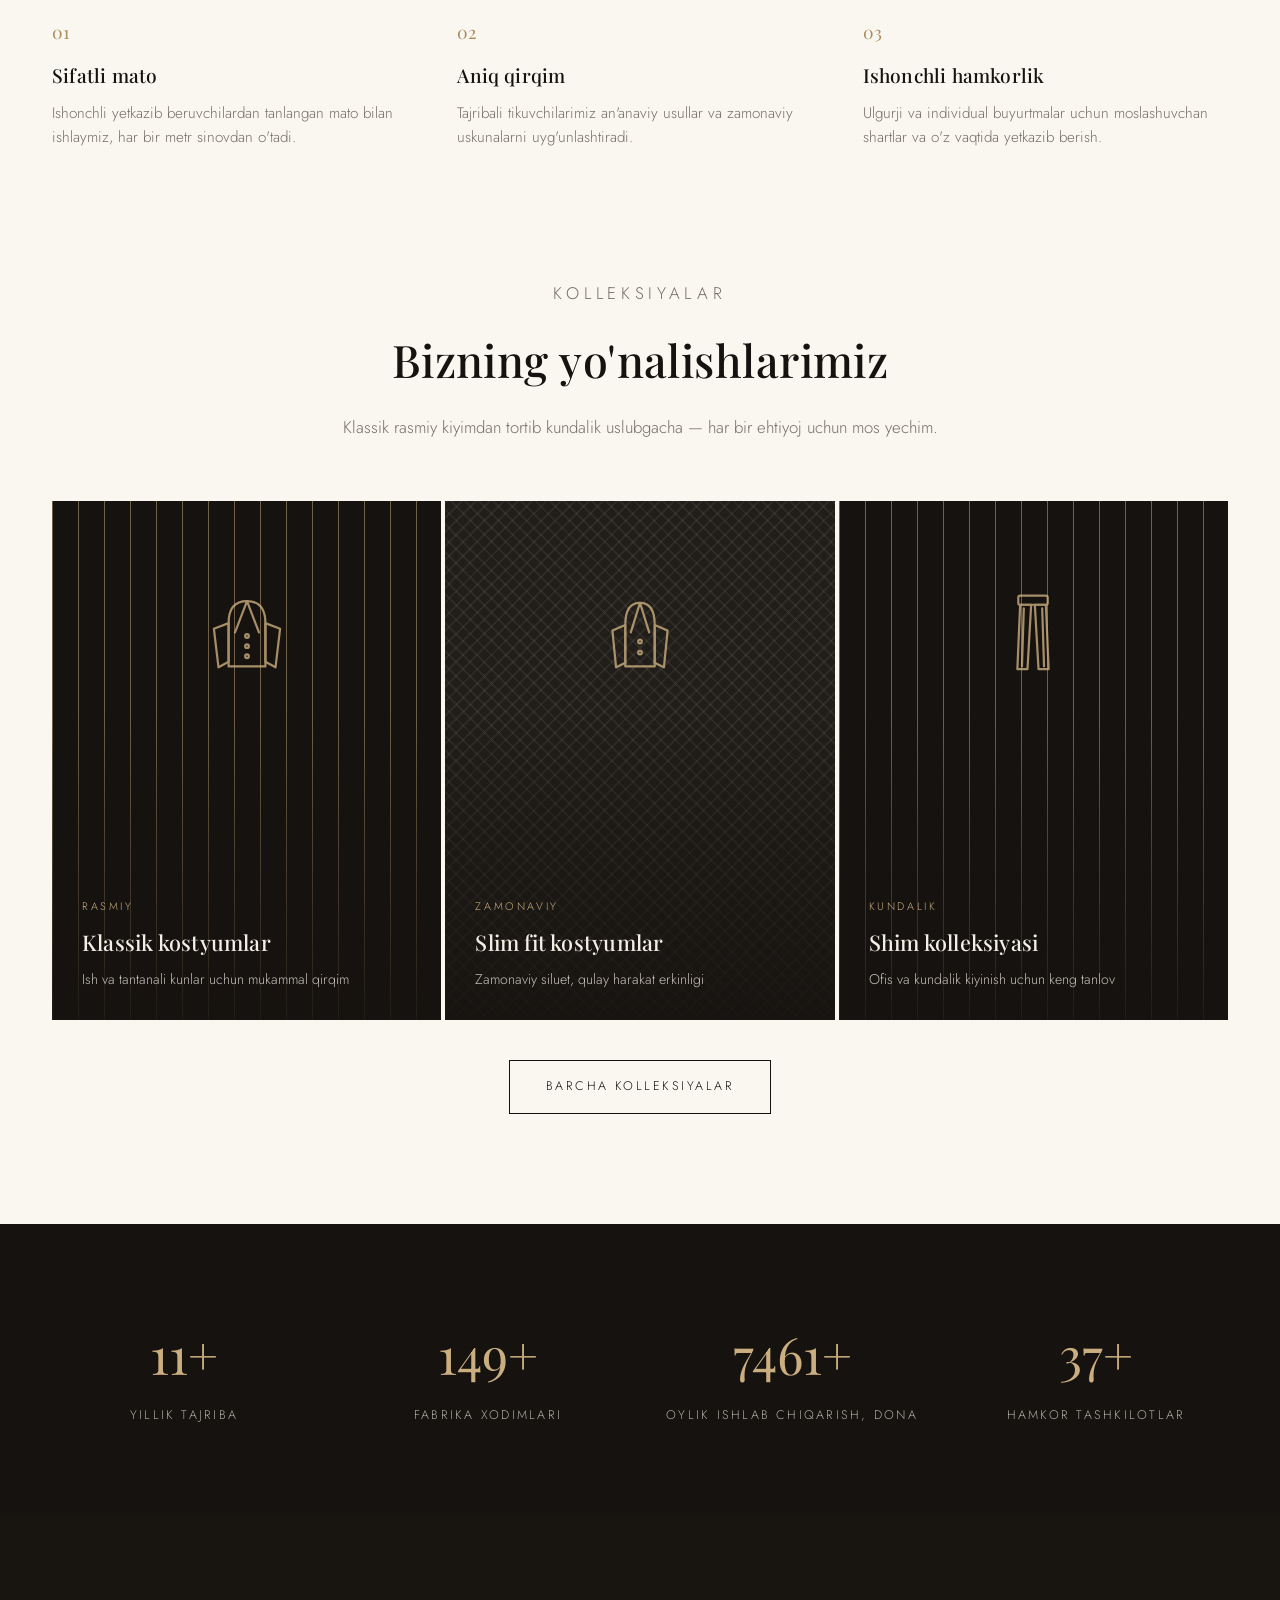
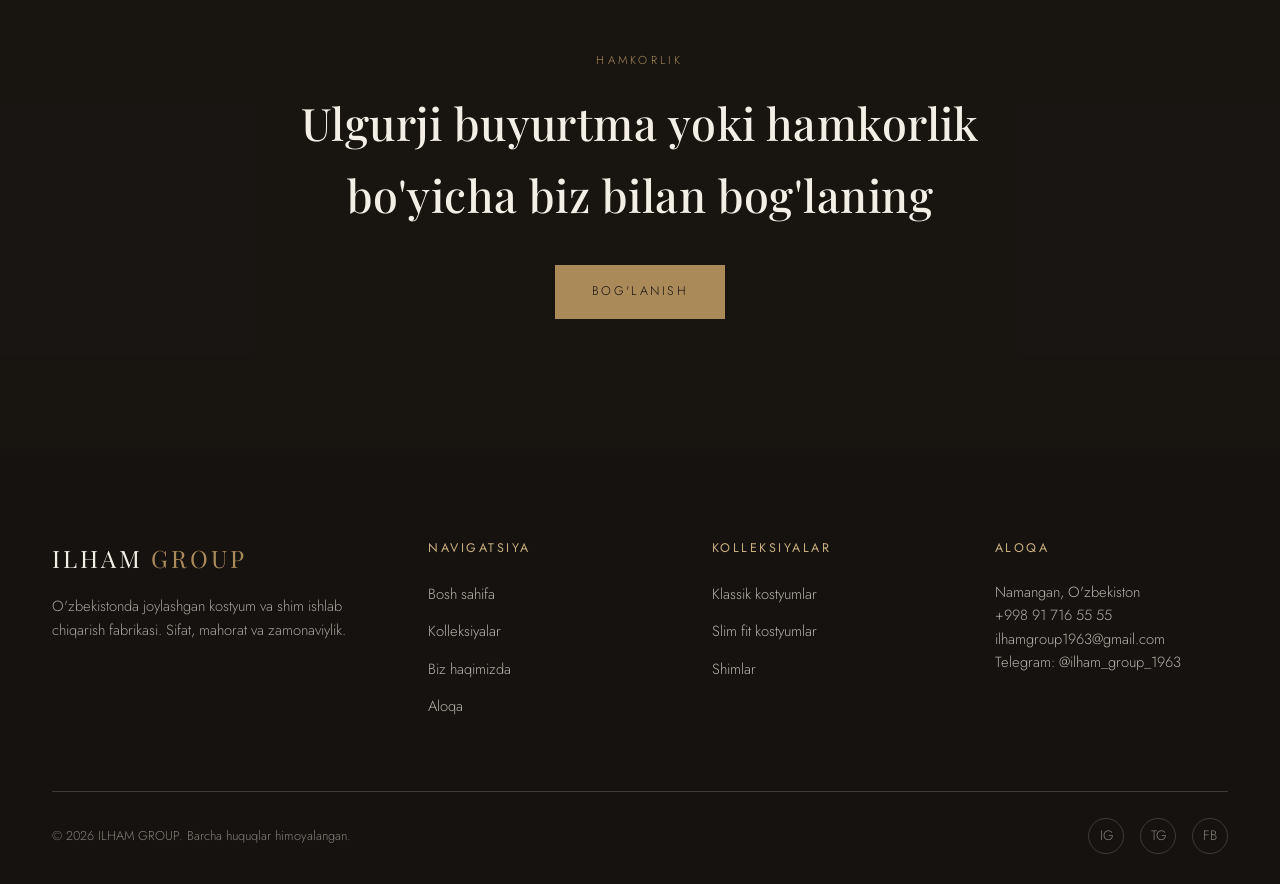
==== commit 1f642a51: "Make the site richer in scroll animations Add a scroll progress bar, staggered entrance timing for g" ====
--- a/index.html
+++ b/index.html
@@ -36,6 +36,7 @@
 </script>
 </head>
 <body>
+<div class="scroll-progress"></div>
 
 <header class="site-header">
   <div class="container">
@@ -82,6 +83,13 @@
   <div class="scroll-cue"><span>Pastga</span><span class="line"></span></div>
 </section>
 
+<div class="marquee">
+  <div class="marquee-track">
+    <span>Sifat</span><span class="dot">&bull;</span><span>Mahorat</span><span class="dot">&bull;</span><span>An'ana</span><span class="dot">&bull;</span><span>Zamonaviylik</span><span class="dot">&bull;</span>
+    <span>Sifat</span><span class="dot">&bull;</span><span>Mahorat</span><span class="dot">&bull;</span><span>An'ana</span><span class="dot">&bull;</span><span>Zamonaviylik</span><span class="dot">&bull;</span>
+  </div>
+</div>
+
 <section class="intro">
   <div class="container">
     <p class="eyebrow reveal">Fabrika haqida</p>
@@ -116,8 +124,8 @@
       <p>Klassik rasmiy kiyimdan tortib kundalik uslubgacha — har bir ehtiyoj uchun mos yechim.</p>
     </div>
 
-    <div class="grid reveal">
-      <a class="card fabric-pinstripe" href="collections.html">
+    <div class="grid">
+      <a class="card fabric-pinstripe reveal" href="collections.html">
         <svg class="card-icon"><use href="assets/icons.svg#icon-jacket-classic"></use></svg>
         <div class="card-body">
           <span class="tag">Rasmiy</span>
@@ -125,7 +133,7 @@
           <p>Ish va tantanali kunlar uchun mukammal qirqim</p>
         </div>
       </a>
-      <a class="card fabric-herringbone" href="collections.html">
+      <a class="card fabric-herringbone reveal" href="collections.html">
         <svg class="card-icon"><use href="assets/icons.svg#icon-jacket-slim"></use></svg>
         <div class="card-body">
           <span class="tag">Zamonaviy</span>
@@ -133,7 +141,7 @@
           <p>Zamonaviy siluet, qulay harakat erkinligi</p>
         </div>
       </a>
-      <a class="card fabric-pinstripe" href="collections.html">
+      <a class="card fabric-pinstripe reveal" href="collections.html">
         <svg class="card-icon"><use href="assets/icons.svg#icon-trousers-formal"></use></svg>
         <div class="card-body">
           <span class="tag">Kundalik</span>
--- a/css/style.css
+++ b/css/style.css
@@ -401,10 +401,18 @@
   height: auto;
   aspect-ratio: 5 / 6;
   color: var(--gold-light);
-  opacity: 0.8;
+  opacity: 0;
   z-index: 1;
   pointer-events: none;
-  transition: transform 0.4s ease, opacity 0.4s ease;
+  stroke-dasharray: 1;
+  stroke-dashoffset: 1;
+  transition: transform 0.4s ease, opacity 0.6s ease, stroke-dashoffset 1.3s ease;
+}
+
+.card.is-visible .card-icon {
+  opacity: 0.8;
+  stroke-dashoffset: 0;
+  transition: transform 0.4s ease, opacity 0.6s ease 0.1s, stroke-dashoffset 1.4s cubic-bezier(0.65, 0, 0.35, 1) 0.1s;
 }
 
 .card:hover .card-icon {
@@ -704,6 +712,104 @@
 .reveal.is-visible {
   opacity: 1;
   transform: translateY(0);
+}
+
+/* Staggered entrance for grid / list children */
+.values-row .value-item:nth-child(1),
+.grid .card:nth-child(1),
+.stats-grid .stat:nth-child(1),
+.process-list .process-item:nth-child(1) { transition-delay: 0s; }
+
+.values-row .value-item:nth-child(2),
+.grid .card:nth-child(2),
+.stats-grid .stat:nth-child(2),
+.process-list .process-item:nth-child(2) { transition-delay: 0.1s; }
+
+.values-row .value-item:nth-child(3),
+.grid .card:nth-child(3),
+.stats-grid .stat:nth-child(3),
+.process-list .process-item:nth-child(3) { transition-delay: 0.2s; }
+
+.grid .card:nth-child(4),
+.stats-grid .stat:nth-child(4),
+.process-list .process-item:nth-child(4) { transition-delay: 0.3s; }
+
+.grid .card:nth-child(5),
+.process-list .process-item:nth-child(5) { transition-delay: 0.4s; }
+
+.grid .card:nth-child(6) { transition-delay: 0.5s; }
+.grid .card:nth-child(7) { transition-delay: 0.6s; }
+.grid .card:nth-child(8) { transition-delay: 0.7s; }
+
+/* ===== Scroll progress bar ===== */
+
+.scroll-progress {
+  position: fixed;
+  top: 0;
+  left: 0;
+  height: 3px;
+  width: 0%;
+  background: linear-gradient(90deg, var(--gold), var(--gold-light));
+  z-index: 300;
+  transition: width 0.15s ease-out;
+}
+
+/* ===== Marquee ticker ===== */
+
+.marquee {
+  overflow: hidden;
+  background: var(--black);
+  padding: 20px 0;
+  white-space: nowrap;
+  border-bottom: 1px solid var(--line-light);
+}
+
+.marquee-track {
+  display: inline-flex;
+  width: max-content;
+  gap: 28px;
+  align-items: center;
+  animation: marqueeScroll 26s linear infinite;
+}
+
+.marquee-track span {
+  font-family: var(--serif);
+  font-size: 1.05rem;
+  letter-spacing: 0.1em;
+  color: var(--gold-light);
+  text-transform: uppercase;
+}
+
+.marquee-track .dot {
+  color: var(--gray);
+  font-size: 0.85rem;
+  font-family: var(--sans);
+}
+
+@keyframes marqueeScroll {
+  from { transform: translateX(0); }
+  to { transform: translateX(-50%); }
+}
+
+/* ===== Parallax backgrounds ===== */
+
+.hero.fabric-herringbone,
+.page-header.fabric-herringbone,
+.cta-banner.fabric-herringbone,
+.split-media.fabric-herringbone {
+  background-attachment: fixed;
+}
+
+@media (prefers-reduced-motion: reduce) {
+  .reveal,
+  .card-icon,
+  .marquee-track {
+    transition: none !important;
+    animation: none !important;
+    opacity: 1 !important;
+    transform: none !important;
+    stroke-dashoffset: 0 !important;
+  }
 }
 
 /* ===== Responsive ===== */
@@ -751,6 +857,15 @@
 
   .section { padding: 80px 0; }
   .hero-actions .btn { padding: 14px 26px; }
+
+  .hero.fabric-herringbone,
+  .page-header.fabric-herringbone,
+  .cta-banner.fabric-herringbone,
+  .split-media.fabric-herringbone {
+    background-attachment: scroll;
+  }
+
+  .marquee-track span { font-size: 0.9rem; }
 }
 
 @media (max-width: 640px) {
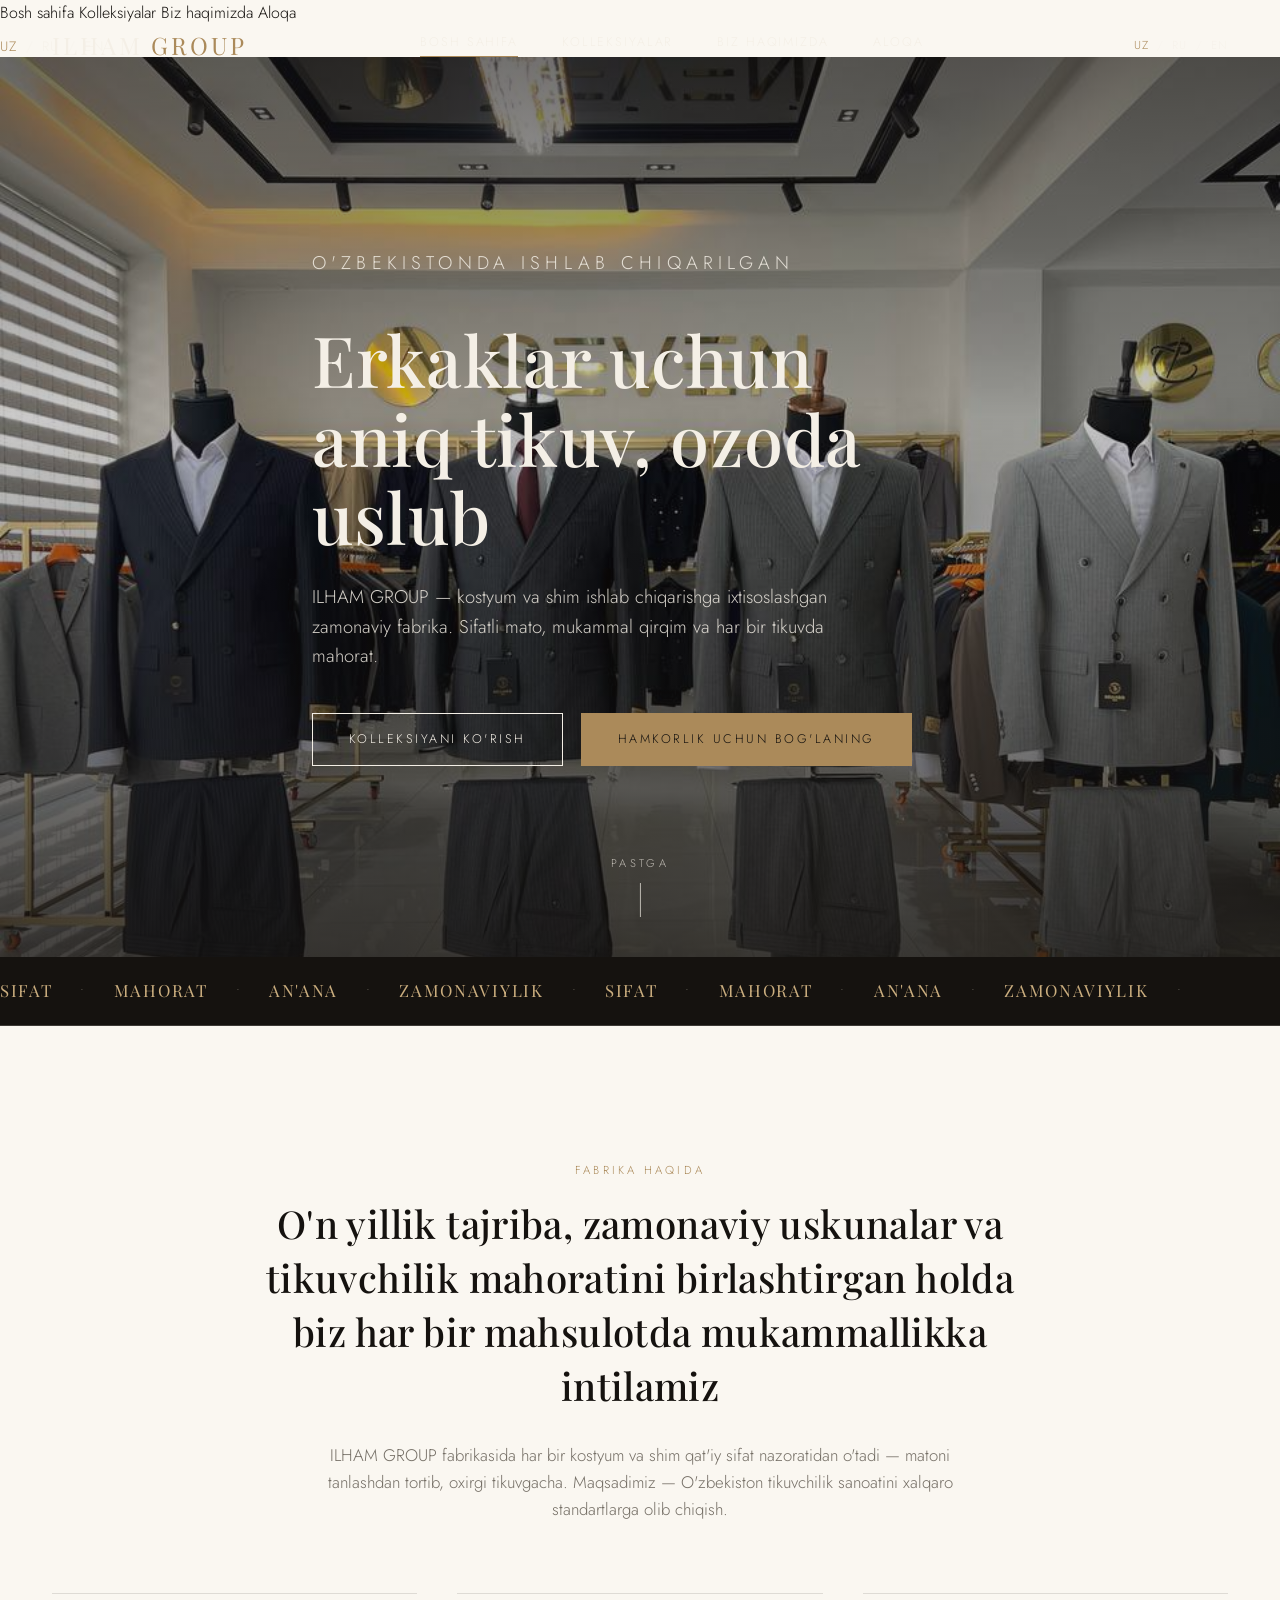
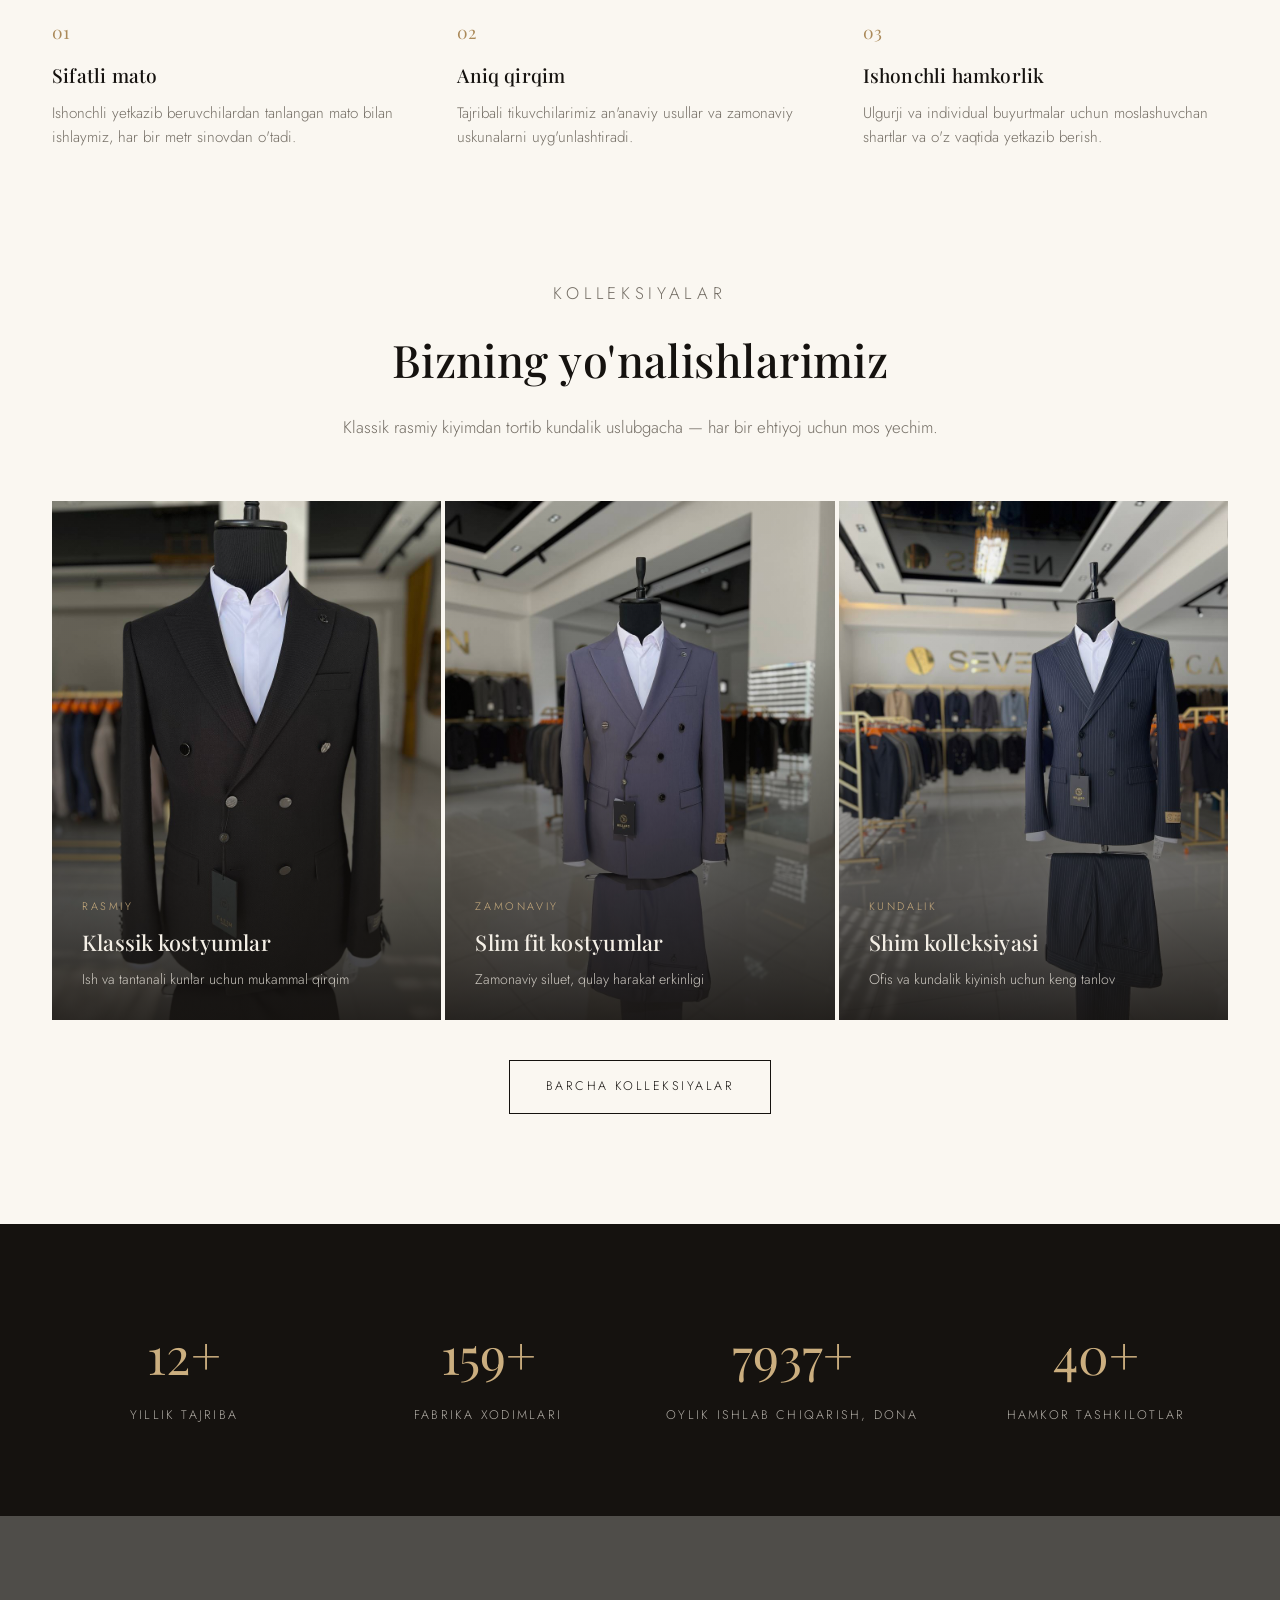
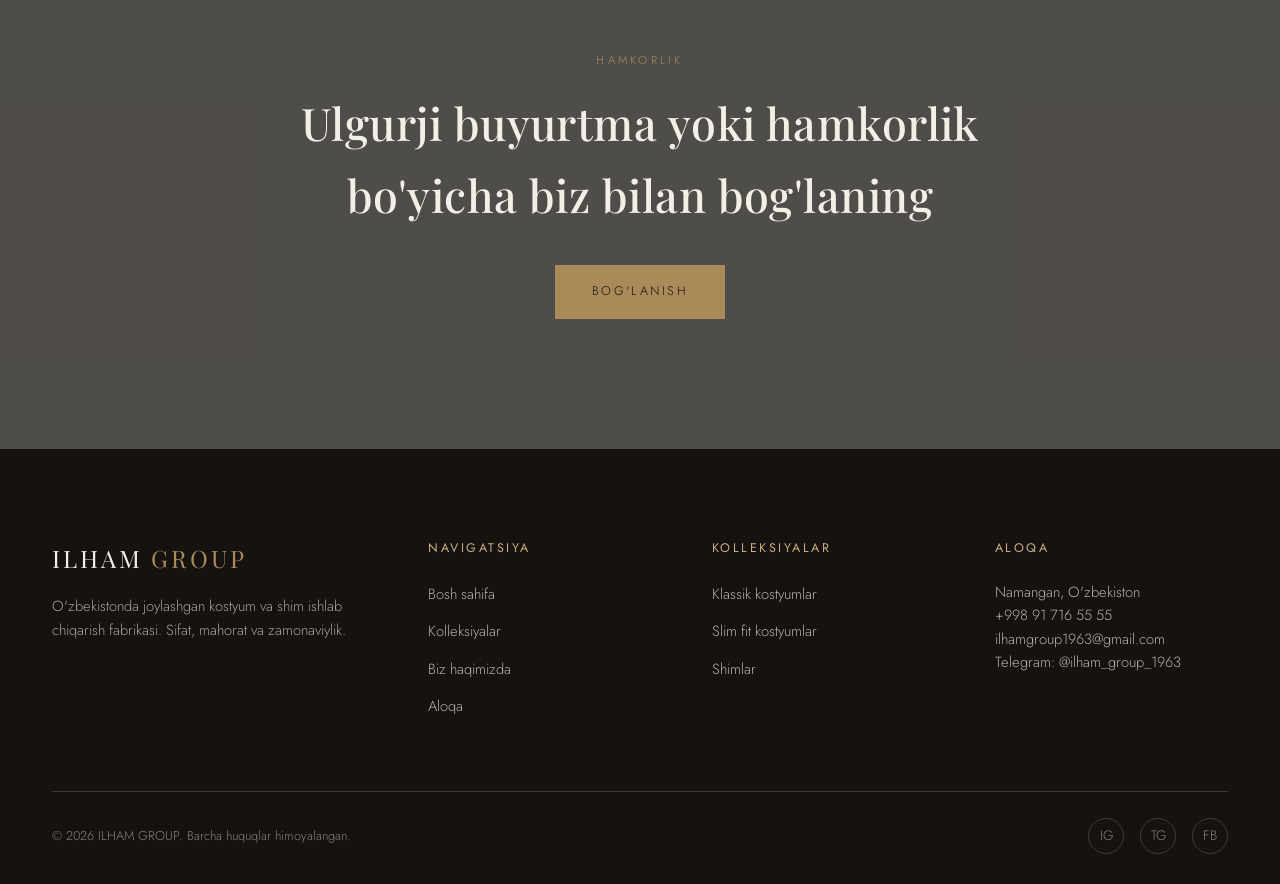
==== commit b9d715c5: "Redesign in a modern-classic style with real product photography Replace CSS fabric-pattern backgrou" ====
--- a/index.html
+++ b/index.html
@@ -70,7 +70,7 @@
   </div>
 </nav>
 
-<section class="hero fabric-herringbone">
+<section class="hero bg-photo" style="background-image:url('/images/showroom-lineup.jpg')">
   <div class="container hero-content">
     <p class="eyebrow">O'zbekistonda ishlab chiqarilgan</p>
     <h1>Erkaklar uchun aniq tikuv, ozoda uslub</h1>
@@ -125,24 +125,24 @@
     </div>
 
     <div class="grid">
-      <a class="card fabric-pinstripe reveal" href="collections.html">
-        <svg class="card-icon"><use href="assets/icons.svg#icon-jacket-classic"></use></svg>
+      <a class="card reveal" href="collections.html">
+        <div class="card-img" style="background-image:url('/images/suit-black-db.jpg')"></div>
         <div class="card-body">
           <span class="tag">Rasmiy</span>
           <h3>Klassik kostyumlar</h3>
           <p>Ish va tantanali kunlar uchun mukammal qirqim</p>
         </div>
       </a>
-      <a class="card fabric-herringbone reveal" href="collections.html">
-        <svg class="card-icon"><use href="assets/icons.svg#icon-jacket-slim"></use></svg>
+      <a class="card reveal" href="collections.html">
+        <div class="card-img" style="background-image:url('/images/suit-grey-db.jpg')"></div>
         <div class="card-body">
           <span class="tag">Zamonaviy</span>
           <h3>Slim fit kostyumlar</h3>
           <p>Zamonaviy siluet, qulay harakat erkinligi</p>
         </div>
       </a>
-      <a class="card fabric-pinstripe reveal" href="collections.html">
-        <svg class="card-icon"><use href="assets/icons.svg#icon-trousers-formal"></use></svg>
+      <a class="card reveal" href="collections.html">
+        <div class="card-img" style="background-image:url('/images/hero-pinstripe-suit.jpg')"></div>
         <div class="card-body">
           <span class="tag">Kundalik</span>
           <h3>Shim kolleksiyasi</h3>
@@ -176,7 +176,7 @@
   </div>
 </section>
 
-<section class="cta-banner fabric-herringbone">
+<section class="cta-banner bg-photo" style="background-image:url('/images/lapel-detail.jpg')">
   <div class="container reveal">
     <p class="eyebrow">Hamkorlik</p>
     <h2>Ulgurji buyurtma yoki hamkorlik bo'yicha biz bilan bog'laning</h2>
--- a/css/style.css
+++ b/css/style.css
@@ -106,28 +106,12 @@
 
 .btn-gold:hover { background: transparent; color: var(--gold); }
 
-/* ===== Fabric pattern helpers (no images needed) ===== */
-
-.fabric-herringbone {
-  background-color: var(--charcoal);
-  background-image:
-    repeating-linear-gradient(45deg, rgba(244,239,230,0.06) 0, rgba(244,239,230,0.06) 2px, transparent 2px, transparent 10px),
-    repeating-linear-gradient(-45deg, rgba(244,239,230,0.06) 0, rgba(244,239,230,0.06) 2px, transparent 2px, transparent 10px);
-}
-
-.fabric-houndstooth {
-  background-color: var(--cream);
-  background-image:
-    linear-gradient(45deg, var(--black) 25%, transparent 25%, transparent 75%, var(--black) 75%),
-    linear-gradient(45deg, var(--black) 25%, transparent 25%, transparent 75%, var(--black) 75%);
-  background-size: 16px 16px;
-  background-position: 0 0, 8px 8px;
-  opacity: 0.08;
-}
-
-.fabric-pinstripe {
-  background-color: var(--black);
-  background-image: repeating-linear-gradient(90deg, rgba(203,174,127,0.5) 0, rgba(203,174,127,0.5) 1px, transparent 1px, transparent 26px);
+/* ===== Photo helpers ===== */
+
+.bg-photo {
+  background-size: cover;
+  background-position: center;
+  background-repeat: no-repeat;
 }
 
 /* ===== Header ===== */
@@ -247,13 +231,15 @@
   align-items: center;
   color: var(--cream);
   overflow: hidden;
+  background-size: cover;
+  background-position: center 30%;
 }
 
 .hero::before {
   content: "";
   position: absolute;
   inset: 0;
-  background: linear-gradient(180deg, rgba(21,18,15,0.55), rgba(21,18,15,0.85));
+  background: linear-gradient(180deg, rgba(21,18,15,0.6) 0%, rgba(21,18,15,0.22) 40%, rgba(21,18,15,0.8) 100%);
 }
 
 .hero-content {
@@ -367,10 +353,24 @@
   align-items: flex-end;
 }
 
+.card-img {
+  position: absolute;
+  inset: 0;
+  background-size: cover;
+  background-position: center;
+  transition: transform 0.7s cubic-bezier(0.2, 0.7, 0.3, 1);
+  z-index: 0;
+}
+
+.card:hover .card-img {
+  transform: scale(1.07);
+}
+
 .card::after {
   content: "";
   position: absolute; inset: 0;
-  background: linear-gradient(180deg, rgba(21,18,15,0) 40%, rgba(21,18,15,0.88) 100%);
+  background: linear-gradient(180deg, rgba(21,18,15,0.05) 30%, rgba(21,18,15,0.9) 100%);
+  z-index: 1;
 }
 
 .card-body {
@@ -390,35 +390,6 @@
 
 .card h3 { font-size: 1.35rem; margin-bottom: 8px; }
 .card p { font-size: 0.88rem; color: var(--cream); opacity: 0.8; }
-
-.card-icon {
-  position: absolute;
-  top: 15%;
-  left: 50%;
-  transform: translateX(-50%);
-  width: 30%;
-  max-width: 92px;
-  height: auto;
-  aspect-ratio: 5 / 6;
-  color: var(--gold-light);
-  opacity: 0;
-  z-index: 1;
-  pointer-events: none;
-  stroke-dasharray: 1;
-  stroke-dashoffset: 1;
-  transition: transform 0.4s ease, opacity 0.6s ease, stroke-dashoffset 1.3s ease;
-}
-
-.card.is-visible .card-icon {
-  opacity: 0.8;
-  stroke-dashoffset: 0;
-  transition: transform 0.4s ease, opacity 0.6s ease 0.1s, stroke-dashoffset 1.4s cubic-bezier(0.65, 0, 0.35, 1) 0.1s;
-}
-
-.card:hover .card-icon {
-  transform: translateX(-50%) translateY(-4px);
-  opacity: 1;
-}
 
 .card-link {
   margin-top: 40px;
@@ -491,12 +462,14 @@
   text-align: center;
   color: var(--cream);
   overflow: hidden;
+  background-size: cover;
+  background-position: center;
 }
 
 .cta-banner::before {
   content: "";
   position: absolute; inset: 0;
-  background: rgba(21,18,15,0.72);
+  background: rgba(21,18,15,0.74);
 }
 
 .cta-banner .container { position: relative; z-index: 2; }
@@ -571,15 +544,10 @@
 /* ===== Page header (inner pages) ===== */
 
 .page-header {
-  padding: 200px 0 90px;
+  padding: 170px 0 64px;
   color: var(--cream);
   position: relative;
-}
-
-.page-header::before {
-  content: "";
-  position: absolute; inset: 0;
-  background: rgba(21,18,15,0.6);
+  background: var(--black);
 }
 
 .page-header .container { position: relative; z-index: 2; }
@@ -633,6 +601,8 @@
 
 .split-media {
   aspect-ratio: 4/5;
+  background-size: cover;
+  background-position: center;
 }
 
 .split h2 { font-size: clamp(1.8rem, 3.4vw, 2.4rem); margin-bottom: 24px; }
@@ -793,22 +763,20 @@
 
 /* ===== Parallax backgrounds ===== */
 
-.hero.fabric-herringbone,
-.page-header.fabric-herringbone,
-.cta-banner.fabric-herringbone,
-.split-media.fabric-herringbone {
+.hero,
+.cta-banner,
+.split-media {
   background-attachment: fixed;
 }
 
 @media (prefers-reduced-motion: reduce) {
   .reveal,
-  .card-icon,
+  .card-img,
   .marquee-track {
     transition: none !important;
     animation: none !important;
     opacity: 1 !important;
     transform: none !important;
-    stroke-dashoffset: 0 !important;
   }
 }
 
@@ -858,10 +826,9 @@
   .section { padding: 80px 0; }
   .hero-actions .btn { padding: 14px 26px; }
 
-  .hero.fabric-herringbone,
-  .page-header.fabric-herringbone,
-  .cta-banner.fabric-herringbone,
-  .split-media.fabric-herringbone {
+  .hero,
+  .cta-banner,
+  .split-media {
     background-attachment: scroll;
   }
 
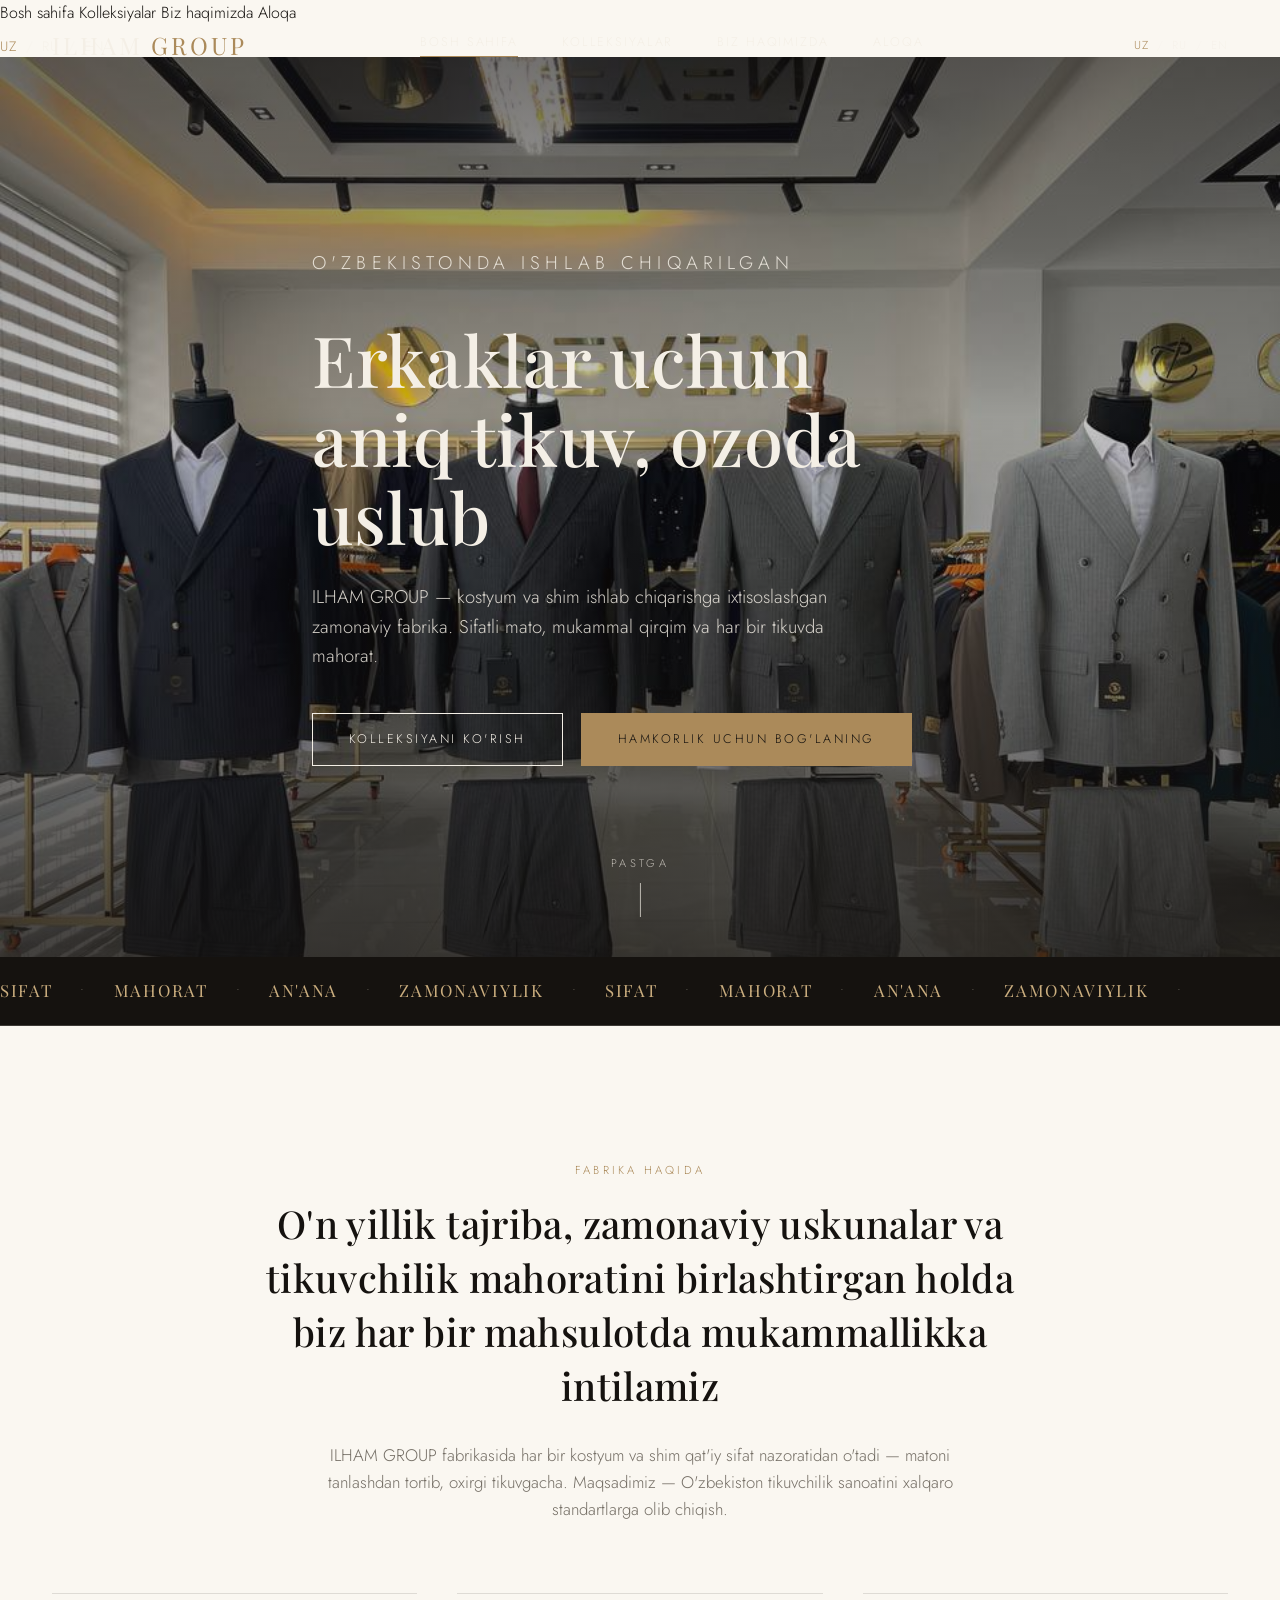
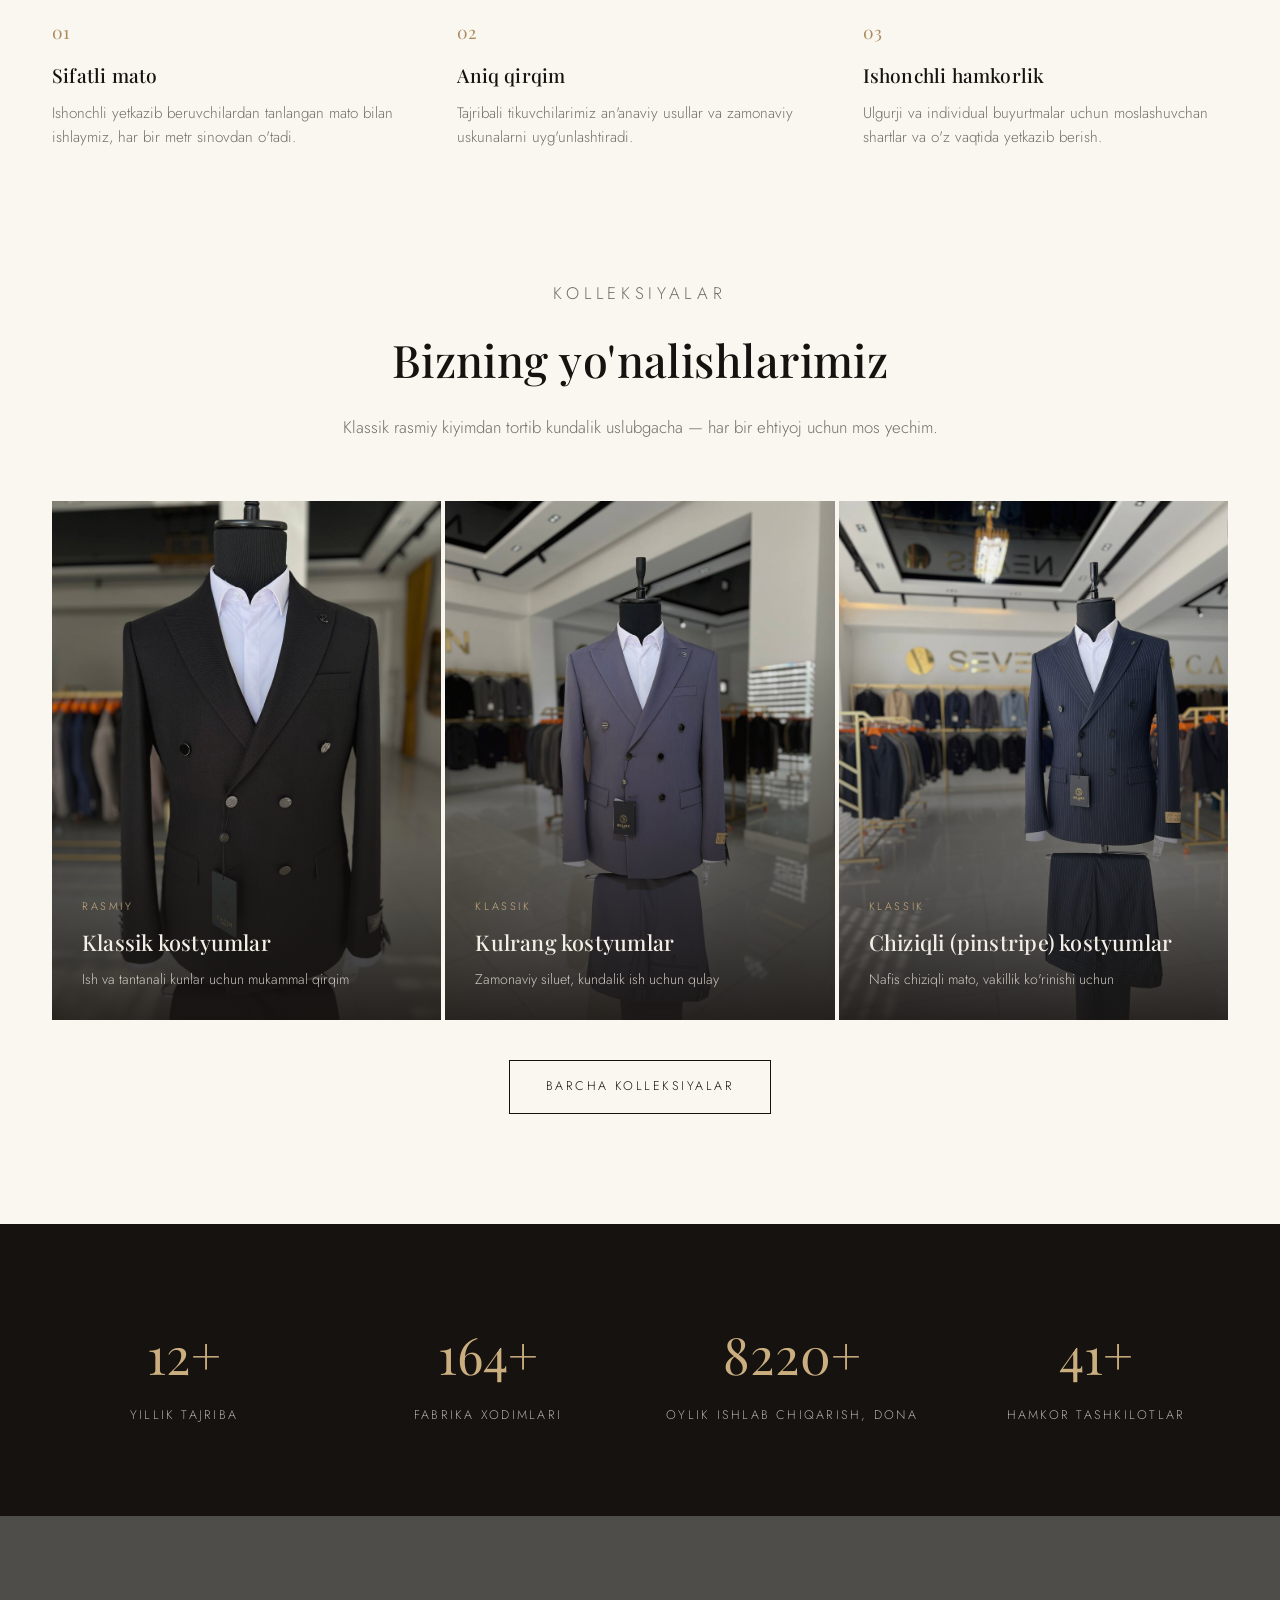
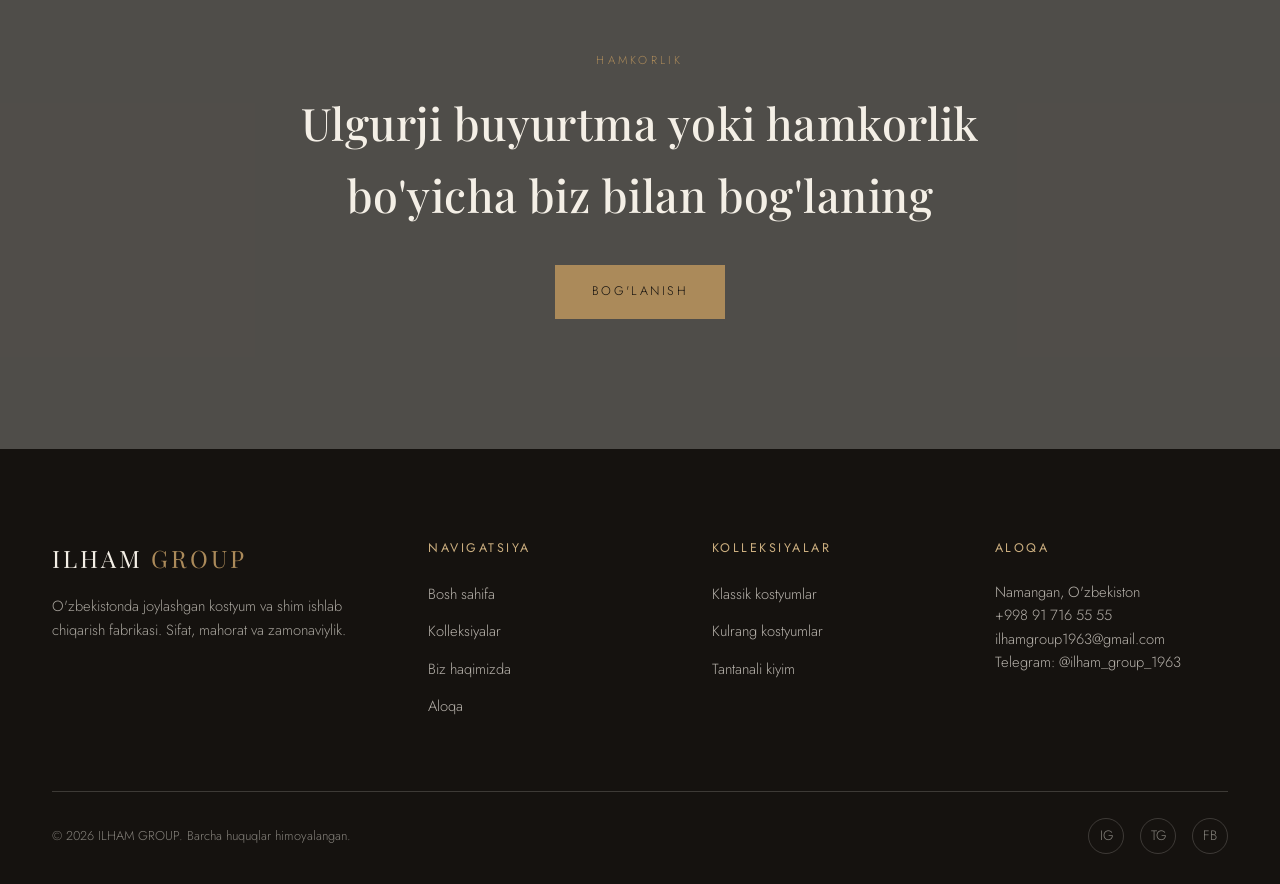
==== commit 523a420e: "Rewrite collection captions to match what's actually in each photo The old category labels (formal/c" ====
--- a/index.html
+++ b/index.html
@@ -136,17 +136,17 @@
       <a class="card reveal" href="collections.html">
         <div class="card-img" style="background-image:url('/images/suit-grey-db.jpg')"></div>
         <div class="card-body">
-          <span class="tag">Zamonaviy</span>
-          <h3>Slim fit kostyumlar</h3>
-          <p>Zamonaviy siluet, qulay harakat erkinligi</p>
+          <span class="tag">Klassik</span>
+          <h3>Kulrang kostyumlar</h3>
+          <p>Zamonaviy siluet, kundalik ish uchun qulay</p>
         </div>
       </a>
       <a class="card reveal" href="collections.html">
         <div class="card-img" style="background-image:url('/images/hero-pinstripe-suit.jpg')"></div>
         <div class="card-body">
-          <span class="tag">Kundalik</span>
-          <h3>Shim kolleksiyasi</h3>
-          <p>Ofis va kundalik kiyinish uchun keng tanlov</p>
+          <span class="tag">Klassik</span>
+          <h3>Chiziqli (pinstripe) kostyumlar</h3>
+          <p>Nafis chiziqli mato, vakillik ko'rinishi uchun</p>
         </div>
       </a>
     </div>
@@ -204,8 +204,8 @@
         <h4>Kolleksiyalar</h4>
         <ul>
           <li><a href="collections.html">Klassik kostyumlar</a></li>
-          <li><a href="collections.html">Slim fit kostyumlar</a></li>
-          <li><a href="collections.html">Shimlar</a></li>
+          <li><a href="collections.html">Kulrang kostyumlar</a></li>
+          <li><a href="collections.html">Tantanali kiyim</a></li>
         </ul>
       </div>
       <div class="footer-col">
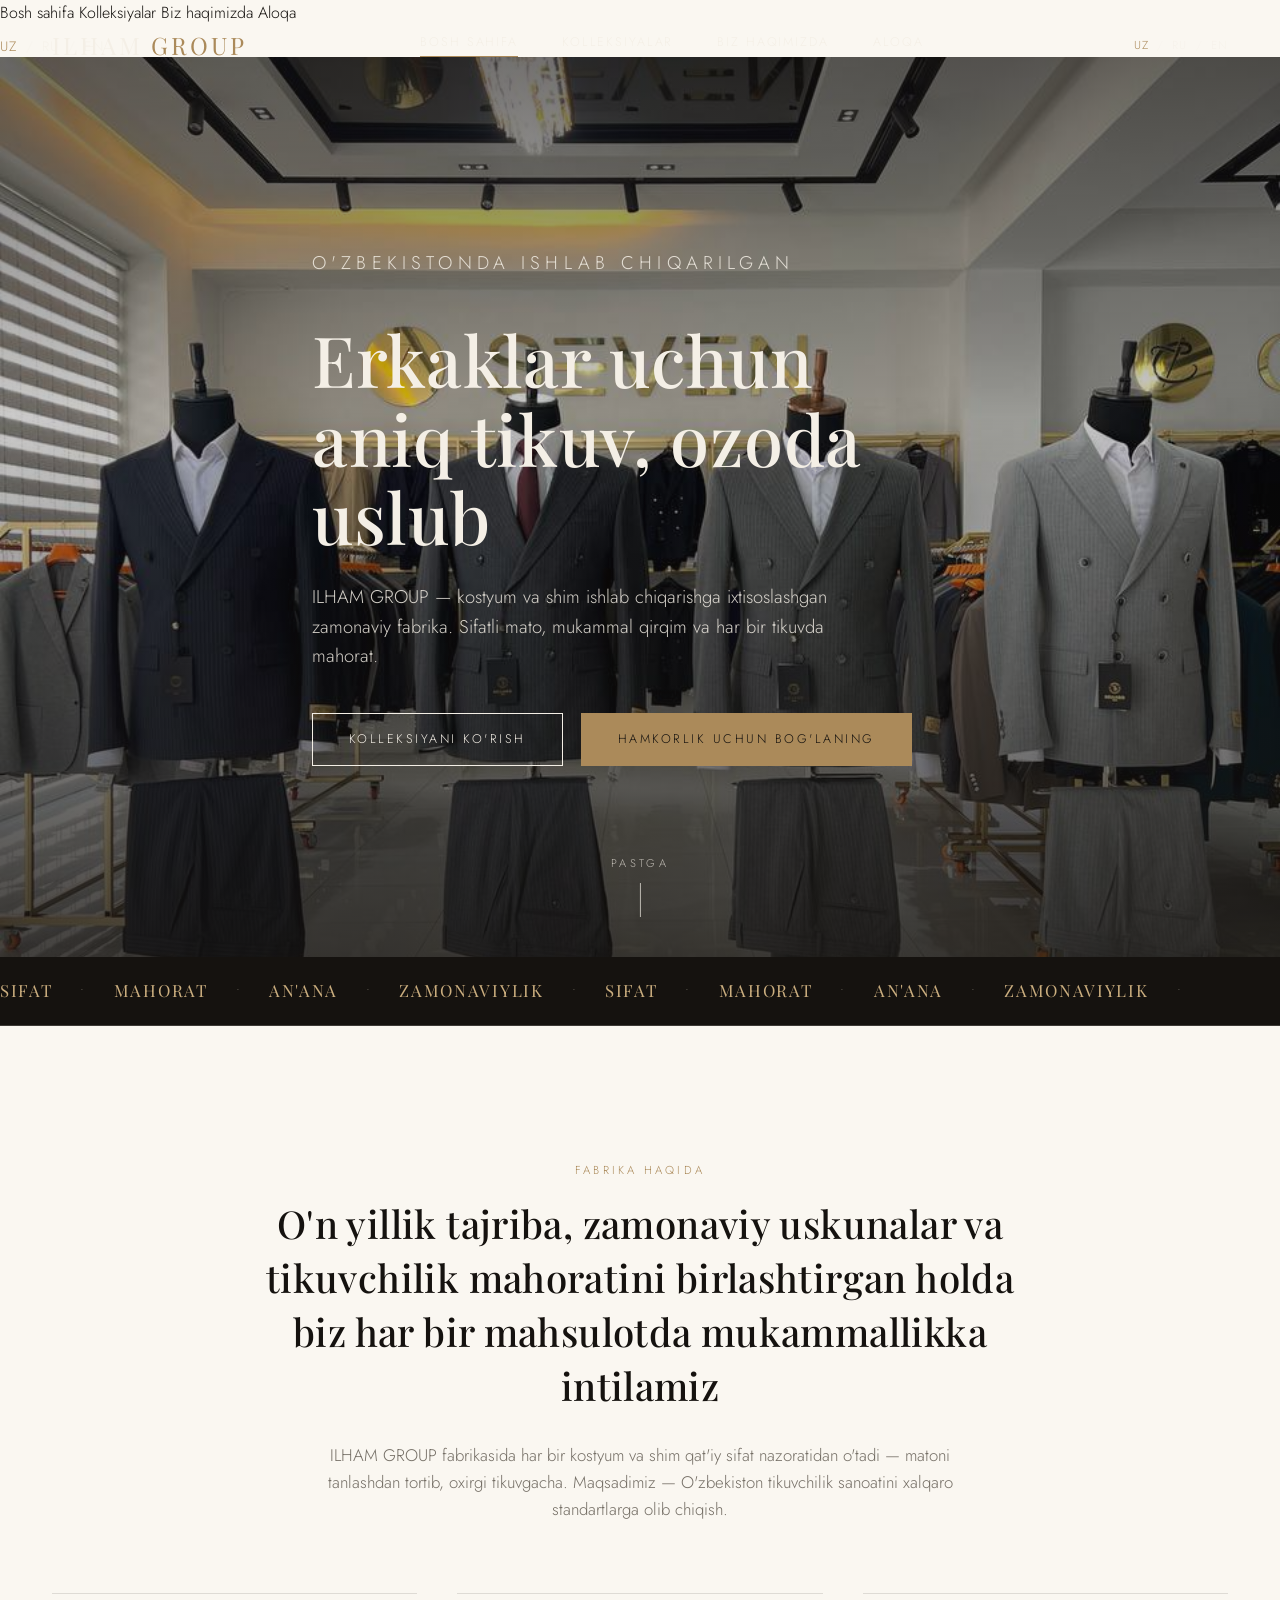
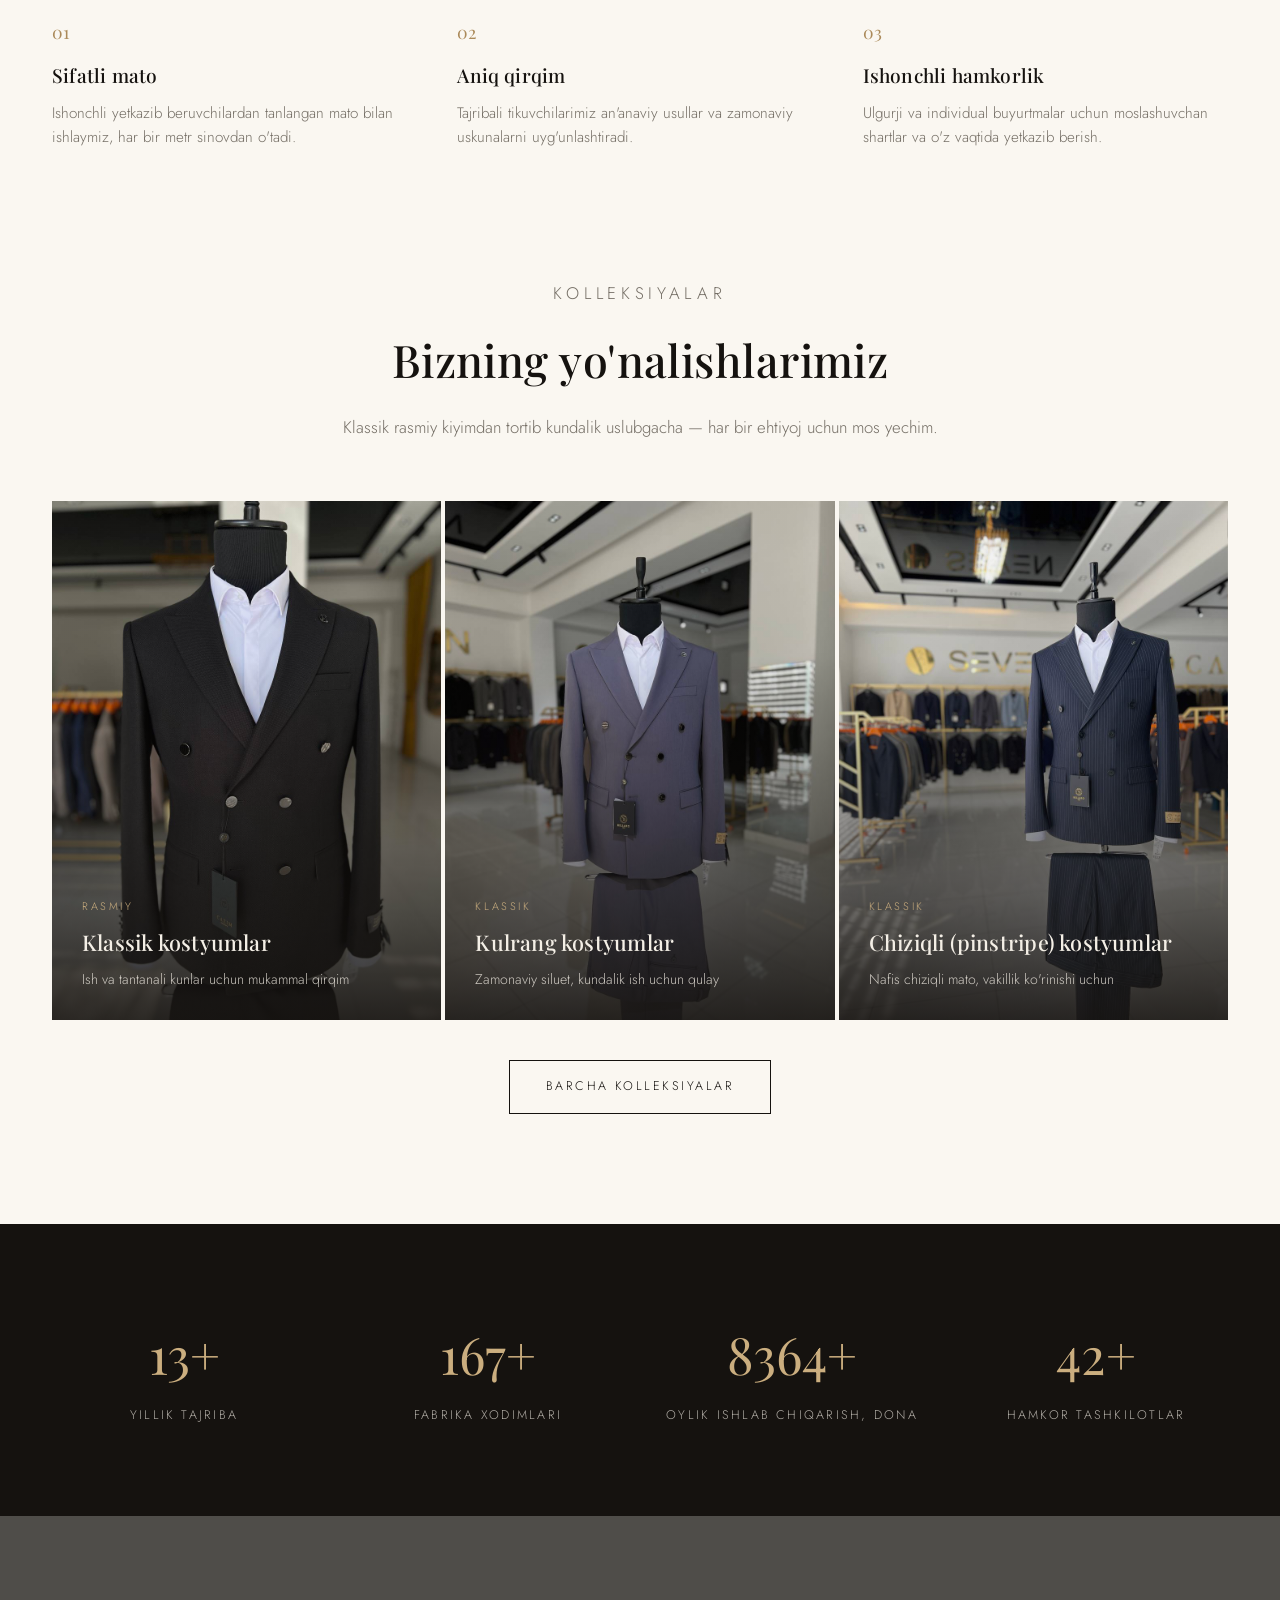
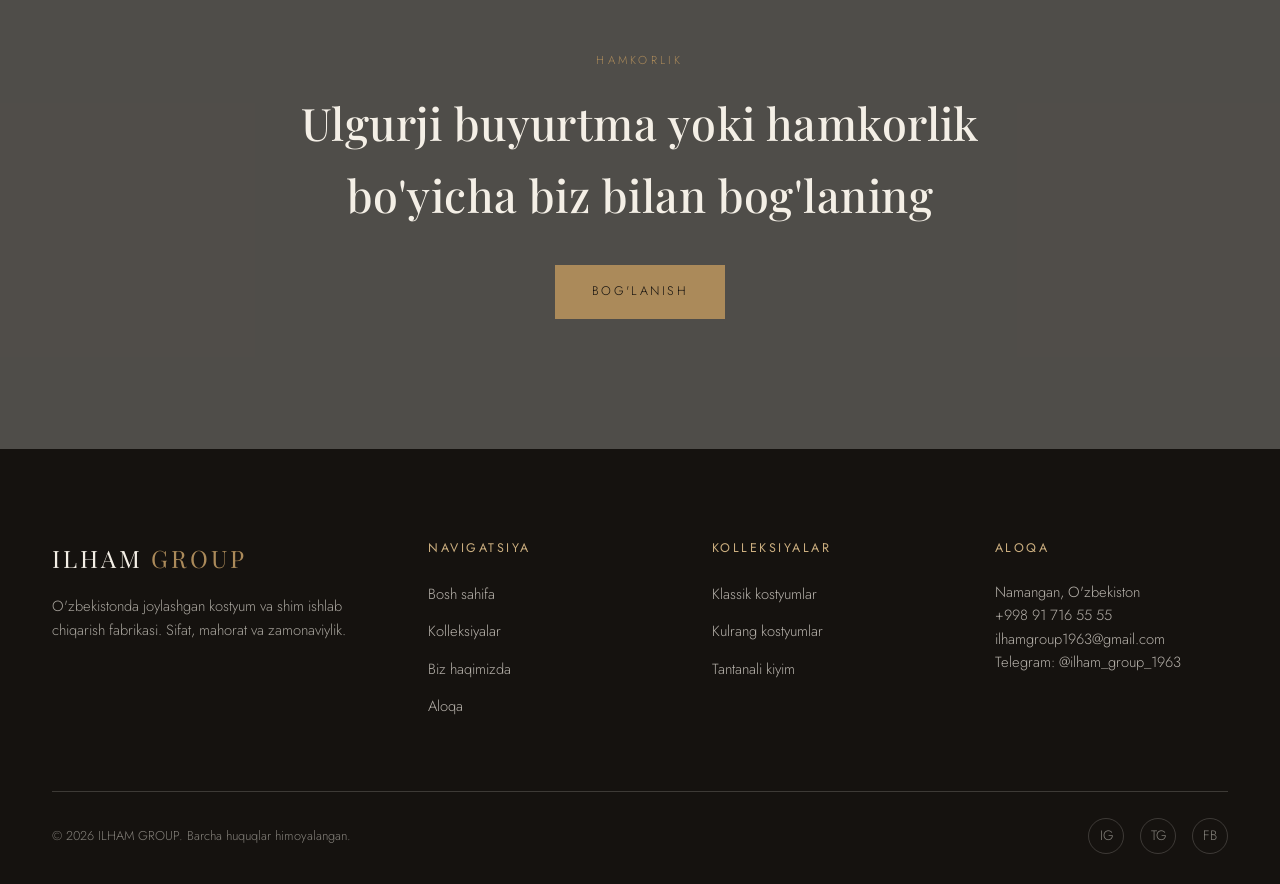
==== commit 59fb451c: "Cache-bust main.js so the real form handler actually loads The old and new success messages were ide" ====
--- a/index.html
+++ b/index.html
@@ -227,6 +227,6 @@
   </div>
 </footer>
 
-<script src="js/main.js"></script>
+<script src="js/main.js?v=2"></script>
 </body>
 </html>
